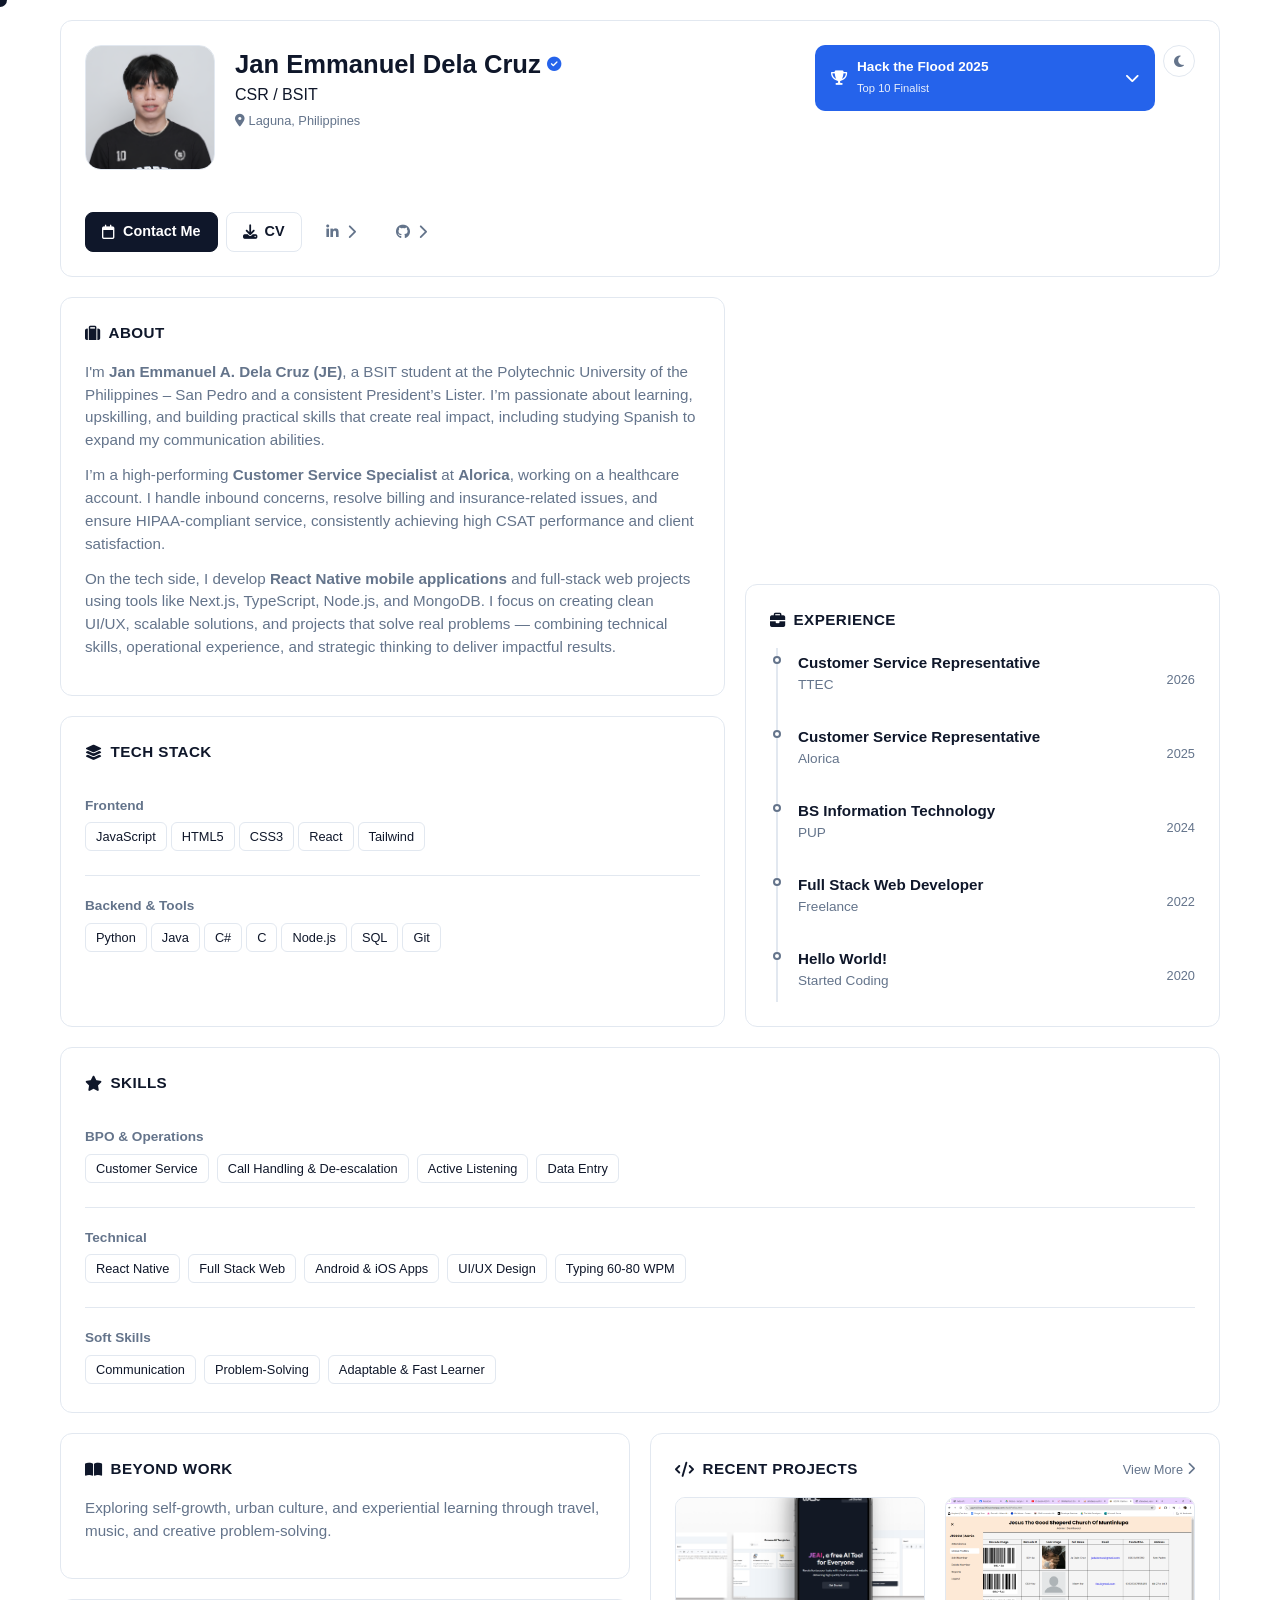
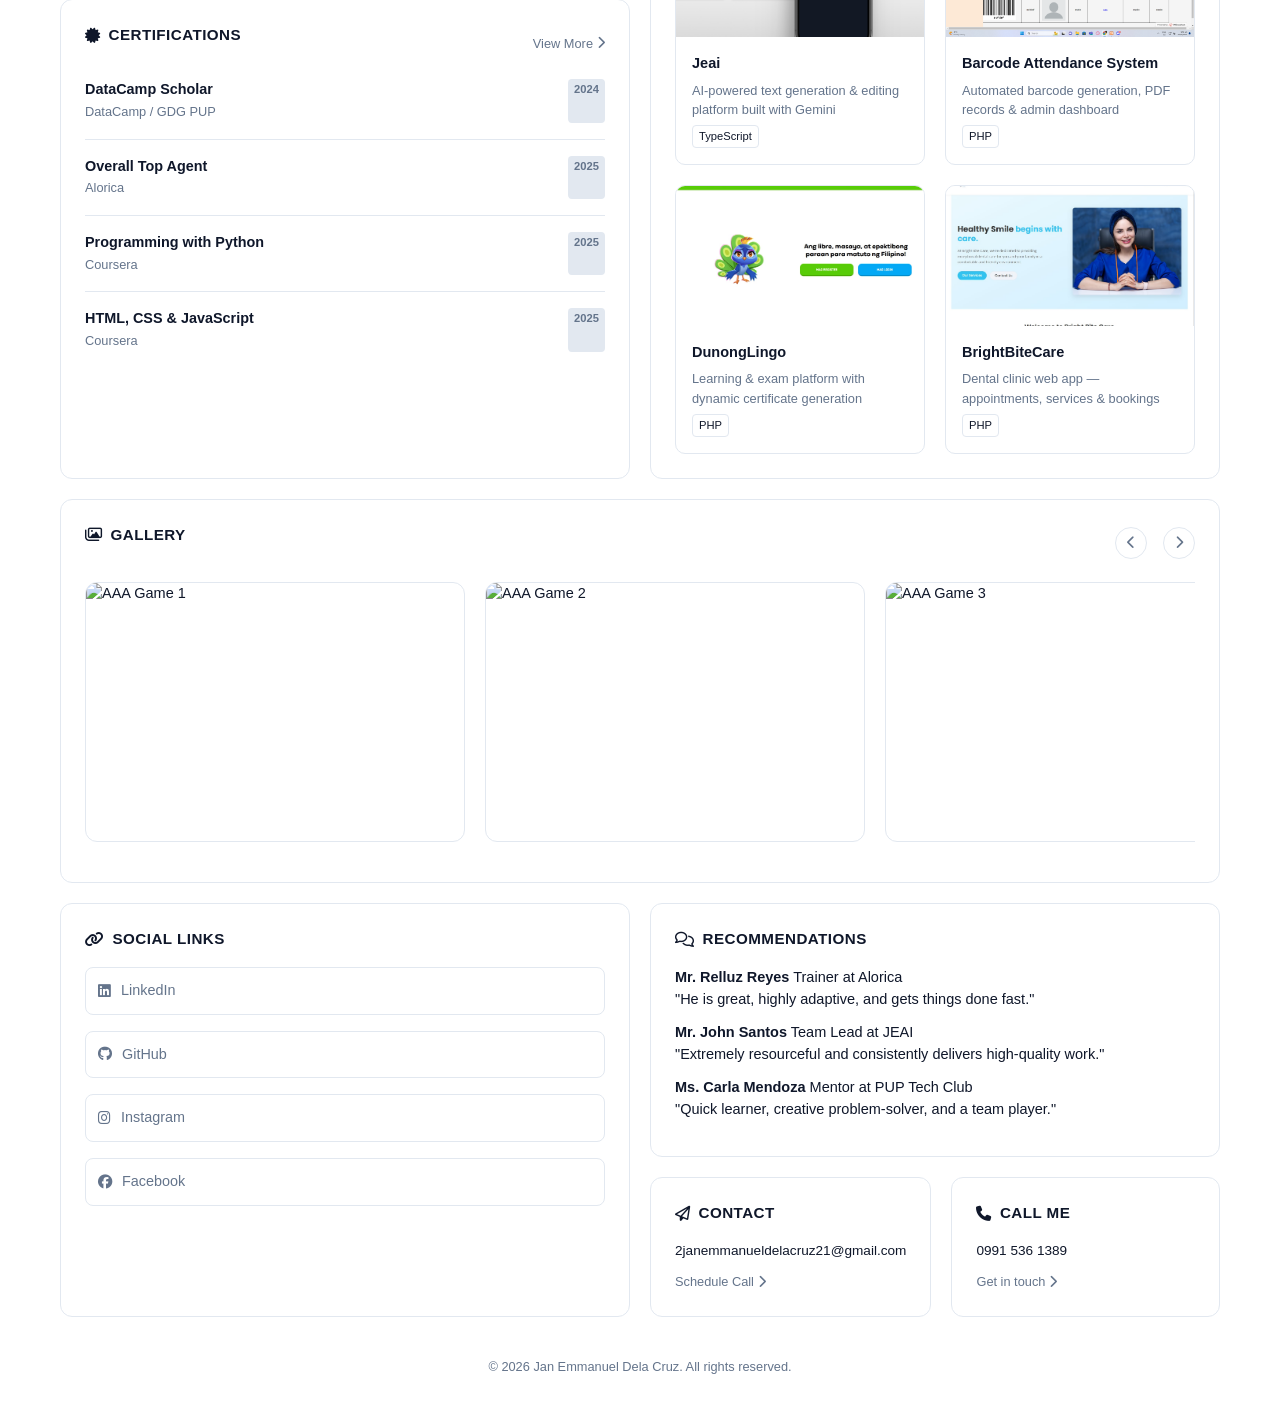
==== index.html @ 0a17a5c3 "Add files via upload" ====
<!doctype html>
<html lang="en">

<head>
    <meta charset="UTF-8" />
    <meta name="viewport" content="width=device-width, initial-scale=1.0" />
    <title>Jan Emmanuel Dela Cruz | Portfolio</title>

    <link rel="preconnect" href="https://fonts.googleapis.com" />
    <link rel="preconnect" href="https://fonts.gstatic.com" crossorigin />
    <link href="fonts/fonts.css" rel="stylesheet" />
    <link href="https://cdnjs.cloudflare.com/ajax/libs/font-awesome/6.5.1/css/all.min.css" rel="stylesheet" />
    <link rel="stylesheet" href="styles.css" />
</head>

<body class="light-mode">
    <div class="custom-cursor" id="custom-cursor">
        <div class="custom-cursor-dot"></div>
    </div>
    <div class="custom-cursor-trail" id="cursor-trail"></div>
    <div class="container">

        <header class="profile-header fade-in">
            <div class="bento-card header-card">
                <button id="theme-toggle" class="theme-btn">
                    <i class="fa-solid fa-moon"></i>
                </button>

                <div class="header-main-row">
                    <div class="profile-info-group">
                        <div class="avatar-wrapper">
                            <img src="images/profile.png" alt="Jan Emmanuel Dela Cruz" class="avatar" />
                        </div>

                        <div class="info-text">
                            <div class="name-row">
                                <h1>
                                    Jan Emmanuel Dela Cruz
                                    <i class="fa-solid fa-circle-check verified-badge"></i>
                                </h1>
                            </div>


                            <h2 class="role-title">CSR / BSIT</h2>
                            <p class="location">
                                <i class="fa-solid fa-location-dot"></i> Laguna, Philippines
                            </p>
                        </div>

                    </div>

                    <div class="hero-banner-container">
                        <div class="banner-wrapper" id="banner-wrapper">
                            <div class="highlight-banner" id="hackathon-btn">
                                <div class="left-content">
                                    <i class="fa-solid fa-trophy trophy-icon"></i>
                                    <div class="banner-text-group">
                                        <span class="banner-title">Hack the Flood 2025</span>
                                        <span class="banner-sub">Top 10 Finalist</span>
                                    </div>
                                </div>
                                <i class="fa-solid fa-chevron-down arrow-icon"></i>
                            </div>

                            <div class="banner-popup">
                                <h4 class="popup-title">Other Achievements</h4>
                                <ul class="achievement-list">
                                    <li>
                                        <div class="li-left">
                                            <span class="bullet"></span>
                                            <span class="ach-text">UMAK 2025 Competitor</span>
                                        </div>
                                        <span class="ach-tag">Web Dev</span>
                                    </li>
                                    <li>
                                        <div class="li-left">
                                            <span class="bullet"></span>
                                            <span class="ach-text">PUP Tech Expo 2024 – 2nd Place</span>
                                        </div>
                                        <span class="ach-tag">Full Stack</span>
                                    </li>

                                </ul>
                            </div>
                        </div>
                    </div>

                </div>

                <div class="action-buttons-row">
                    <a href="mailto:2janemmanueldelacruz21@gmail.com" class="btn btn-primary"><i
                            class="fa-regular fa-calendar"></i> Contact Me</a>

                    <a href="Resume_DelaCruzJanEmmanuel.pdf" download class="btn btn-secondary"><i
                            class="fa-solid fa-download"></i> CV</a>
                    <a href="https://www.linkedin.com/in/jedelacruz21/" target="_blank" class="btn btn-ghost"><i
                            class="fa-brands fa-linkedin-in"></i>
                        <i class="fa-solid fa-chevron-right"></i></a>

                    <a href="https://github.com/jedelacruz" target="_blank" class="btn btn-ghost"><i
                            class="fa-brands fa-github"></i>
                        <i class="fa-solid fa-chevron-right"></i></a>
                </div>

            </div>
        </header>

        <div class="grid-row grid-split-60-40 fade-in">
            <div class="col-stack">
                <section class="bento-card">
                    <h3 class="card-header">
                        <i class="fa-solid fa-suitcase"></i> About
                    </h3>
                    <div class="text-content">
                        <p>
                            I'm <strong>Jan Emmanuel A. Dela Cruz (JE)</strong>, a BSIT student at the Polytechnic
                            University of the Philippines – San Pedro and a consistent President’s Lister. I’m
                            passionate about learning, upskilling, and building practical skills that create real
                            impact, including studying Spanish to expand my communication abilities.
                        </p>
                        <p>
                            I’m a high-performing <strong>Customer Service Specialist</strong> at
                            <strong>Alorica</strong>, working on a healthcare account. I handle inbound concerns,
                            resolve billing and insurance-related issues, and ensure HIPAA-compliant service,
                            consistently achieving high CSAT performance and client satisfaction.
                        </p>
                        <p>
                            On the tech side, I develop <strong>React Native mobile applications</strong> and full-stack
                            web projects using tools like Next.js, TypeScript, Node.js, and MongoDB. I focus on creating
                            clean UI/UX, scalable solutions, and projects that solve real problems — combining technical
                            skills, operational experience, and strategic thinking to deliver impactful results.
                        </p>
                    </div>

                </section>

                <section class="bento-card fill-height">
                    <div class="header-row">
                        <h3 class="card-header">
                            <i class="fa-solid fa-layer-group"></i> Tech Stack
                        </h3>

                        <!----
              
              <a href="#" class="link-arrow"
                >View All <i class="fa-solid fa-chevron-right"></i
              ></a>
              
              -->



                    </div>
                    <div class="stack-list">
                        <div class="stack-category">
                            <h4>Frontend</h4>
                            <div class="tags">
                                <span>JavaScript</span><span>HTML5</span><span>CSS3</span><span>React</span><span>Tailwind</span>
                            </div>
                        </div>
                        <div class="stack-divider"></div>
                        <div class="stack-category">
                            <h4>Backend & Tools</h4>
                            <div class="tags">
                                <span>Python</span><span>Java</span><span>C#</span><span>C</span><span>Node.js</span><span>SQL</span><span>Git</span>
                            </div>
                        </div>
                    </div>
                </section>
            </div>

            <div class="col-stack">
                <div class="sidebar-banner" style="position:relative; overflow:hidden;">
                    <canvas id="three-canvas" style="display:block; width:100%; height:100%;"></canvas>
                    <div
                        style="position:absolute;bottom:10px;left:50%;transform:translateX(-50%);font-family:monospace;font-size:10px;color:rgba(255,255,255,0.25);pointer-events:none;letter-spacing:1px; text-align: center;">
                        drag to rotate · scroll to zoom</div>
                </div>

                <section class="bento-card fill-height">
                    <h3 class="card-header">
                        <i class="fa-solid fa-briefcase"></i> Experience
                    </h3>
                    <div class="timeline">
                        <div class="timeline-item">
                            <div class="dot-indicator"></div>
                            <div class="timeline-content">
                                <h4 class="role">Customer Service Representative</h4>
                                <p class="company">TTEC</p>
                                <span class="year">2026</span>
                            </div>
                        </div>
                        <div class="timeline-item">
                            <div class="dot-indicator"></div>
                            <div class="timeline-content">
                                <h4 class="role">Customer Service Representative</h4>
                                <p class="company">Alorica</p>
                                <span class="year">2025</span>
                            </div>
                        </div>
                        <div class="timeline-item">
                            <div class="dot-indicator"></div>
                            <div class="timeline-content">
                                <h4 class="role">BS Information Technology</h4>
                                <p class="company">PUP</p>
                                <span class="year">2024</span>
                            </div>
                        </div>
                        <div class="timeline-item">
                            <div class="dot-indicator"></div>
                            <div class="timeline-content">
                                <h4 class="role">Full Stack Web Developer</h4>
                                <p class="company">Freelance</p>
                                <span class="year">2022</span>
                            </div>
                        </div>
                        <div class="timeline-item">
                            <div class="dot-indicator"></div>
                            <div class="timeline-content">
                                <h4 class="role">Hello World!</h4>
                                <p class="company">Started Coding</p>
                                <span class="year">2020</span>
                            </div>
                        </div>
                    </div>
                </section>
            </div>
        </div>

        <section class="bento-card fill-height skills-section fade-in">
            <div class="header-row">
                <h3 class="card-header">
                    <i class="fa-solid fa-star"></i> Skills
                </h3>

                <!----
    
   <a href="#" class="link-arrow">View All <i class="fa-solid fa-chevron-right"></i></a>

    -->

            </div>

            <div class="stack-list">
                <div class="stack-category">
                    <h4>BPO & Operations</h4>
                    <div class="tags">
                        <span>Customer Service</span>
                        <span>Call Handling & De-escalation</span>
                        <span>Active Listening</span>
                        <span>Data Entry</span>
                    </div>
                </div>

                <div class="stack-divider"></div>

                <div class="stack-category">
                    <h4>Technical</h4>
                    <div class="tags">
                        <span>React Native</span>
                        <span>Full Stack Web</span>
                        <span>Android & iOS Apps</span>
                        <span>UI/UX Design</span>
                        <span>Typing 60-80 WPM</span>
                    </div>
                </div>

                <div class="stack-divider"></div>

                <div class="stack-category">
                    <h4>Soft Skills</h4>
                    <div class="tags">
                        <span>Communication</span>
                        <span>Problem-Solving</span>
                        <span>Adaptable & Fast Learner</span>
                    </div>
                </div>
            </div>
        </section>


        <div class="grid-row grid-split-50-50 fade-in">
            <div class="col-stack">
                <section class="bento-card">
                    <h3 class="card-header">
                        <i class="fa-solid fa-book-open"></i> Beyond Work
                    </h3>
                    <div class="text-content">
                        <p>
                            Exploring self‑growth, urban culture, and experiential learning through travel, music, and
                            creative problem‑solving.
                        </p>
                    </div>
                </section>

                <section class="bento-card fill-height">
                    <div class="header-row">
                        <h3 class="card-header">
                            <i class="fa-solid fa-certificate"></i> Certifications
                        </h3>
                        <a href="https://www.linkedin.com/in/jedelacruz21/details/certifications/" target="_blank"
                            class="link-arrow">View More <i class="fa-solid fa-chevron-right"></i></a>
                    </div>
                    <div class="list-group">
                        <div class="list-item">
                            <div class="item-info">
                                <h4>DataCamp Scholar</h4>
                                <span class="org">DataCamp / GDG PUP</span>
                            </div>
                            <span class="ach-tag">2024</span>
                        </div>

                        <div class="list-item">
                            <div class="item-info">
                                <h4>Overall Top Agent</h4>
                                <span class="org">Alorica</span>
                            </div>
                            <span class="ach-tag">2025</span>
                        </div>
                        <div class="list-item">
                            <div class="item-info">
                                <h4>Programming with Python</h4>
                                <span class="org">Coursera</span>
                            </div>
                            <span class="ach-tag">2025</span>
                        </div>
                        <div class="list-item">
                            <div class="item-info">
                                <h4>HTML, CSS & JavaScript</h4>
                                <span class="org">Coursera</span>
                            </div>
                            <span class="ach-tag">2025</span>
                        </div>

                    </div>
                </section>
            </div>

            <div class="col-stack">
                <section class="bento-card fill-height">
                    <div class="header-row">
                        <h3 class="card-header" style="margin: 0">
                            <i class="fa-solid fa-code"></i> Recent Projects
                        </h3>
                        <a href="https://github.com/jedelacruz?tab=repositories" target="_blank" class="link-arrow">View
                            More <i class="fa-solid fa-chevron-right"></i></a>
                    </div>
                    <div class="projects-grid">
                        <a href="https://github.com/jedelacruz/Jeai" target="_blank" class="project-card">
                            <div class="project-card-img">
                                <img src="/images/jeai.png" alt="Jeai" />
                            </div>
                            <div class="project-card-body">
                                <h4>Jeai</h4>
                                <p>AI-powered text generation & editing platform built with Gemini</p>
                                <span class="project-pill">TypeScript</span>
                            </div>
                        </a>
                        <a href="https://github.com/jedelacruz/Barcode-Attendance-System" target="_blank"
                            class="project-card">
                            <div class="project-card-img">
                                <img src="/images/barcode_attendance_system.png" alt="Barcode Attendance System" />
                            </div>
                            <div class="project-card-body">
                                <h4>Barcode Attendance System</h4>
                                <p>Automated barcode generation, PDF records & admin dashboard</p>
                                <span class="project-pill">PHP</span>
                            </div>
                        </a>
                        <a href="https://github.com/jedelacruz/DunongLingo" target="_blank" class="project-card">
                            <div class="project-card-img">
                                <img src="/images/DunongLingo.jpg" alt="DunongLingo" />
                            </div>
                            <div class="project-card-body">
                                <h4>DunongLingo</h4>
                                <p>Learning & exam platform with dynamic certificate generation</p>
                                <span class="project-pill">PHP</span>
                            </div>
                        </a>
                        <a href="https://github.com/jedelacruz/BrightBiteCare" target="_blank" class="project-card">
                            <div class="project-card-img">
                                <img src="/images/BrightBiteCare.jpg" alt="BrightBiteCare" />
                            </div>
                            <div class="project-card-body">
                                <h4>BrightBiteCare</h4>
                                <p>Dental clinic web app — appointments, services & bookings</p>
                                <span class="project-pill">PHP</span>
                            </div>
                        </a>
                    </div>
                </section>
            </div>
        </div>

        <section class="gallery-container bento-card fade-in">
            <div class="gallery-header">
                <h3 class="card-header">
                    <i class="fa-regular fa-images"></i> Gallery
                </h3>
                <div class="gallery-controls">
                    <button id="scroll-left" class="nav-btn">
                        <i class="fa-solid fa-chevron-left"></i>
                    </button>
                    <button id="scroll-right" class="nav-btn">
                        <i class="fa-solid fa-chevron-right"></i>
                    </button>
                </div>
            </div>

            <div class="gallery-scroll" id="gallery-scroll">
                <div class="gallery-item">
                    <img src="https://pbs.twimg.com/media/GoFW54gWgAA-Ls0.jpg" alt="AAA Game 1" />
                </div>
                <div class="gallery-item">
                    <img src="https://www.pixground.com/wp-content/uploads/2023/05/Yoriichi-Tsugikuni-Demon-Slayer-4K-Anime-Wallpaper-1081x608.jpg"
                        alt="AAA Game 2" />
                </div>
                <div class="gallery-item">
                    <img src="https://cdn.wallpapersafari.com/63/16/vx2lL5.jpg" alt="AAA Game 3" />
                </div>
                <div class="gallery-item">
                    <img src="https://m.gettywallpapers.com/wp-content/uploads/2022/02/Cool-Anime-Laptop-Wallpaper-4k.jpg"
                        alt="AAA Game 4" />
                </div>
                <div class="gallery-item">
                    <img src="https://m.gettywallpapers.com/wp-content/uploads/2023/11/Anime-Desktop-Wallpaper.jpg"
                        alt="AAA Game 5" />
                </div>
                <div class="gallery-item">
                    <img src="https://wallpapers-clan.com/wp-content/uploads/2025/01/asuke-hypebeast-graffiti-pc-wallpaper-preview.jpg"
                        alt="AAA Game 6" />
                </div>
                <div class="gallery-item">
                    <img src="https://www.hdwallpapers.in/download/anime_girl_red_black_dress_4k_hd_anime_girl-HD.jpg"
                        alt="AAA Game 7" />
                </div>
                <div class="gallery-item">
                    <img src="https://www.pixelstalk.net/wp-content/uploads/images6/4K-Anime-Wallpaper-Desktop-1.jpg"
                        alt="AAA Game 8" />
                </div>
                <div class="gallery-item">
                    <img src="https://cdn.wallpapersafari.com/55/83/Pl6QHc.jpg" alt="AAA Game 9" />
                </div>
            </div>
        </section>


        <div class="grid-row grid-split-50-50 fade-in">
            <div class="col-stack">
                <section class="bento-card fill-height">
                    <h3 class="card-header">
                        <i class="fa-solid fa-link"></i> Social Links
                    </h3>
                    <div class="social-grid">
                        <a href="https://www.linkedin.com/in/jedelacruz21/" target="_blank" class="social-btn"><i
                                class="fa-brands fa-linkedin"></i> LinkedIn</a>
                        <a href="https://github.com/jedelacruz" target="_blank" class="social-btn"><i
                                class="fa-brands fa-github"></i> GitHub</a>
                        <a href="https://www.instagram.com/definitelyynotje/" target="_blank" class="social-btn"><i
                                class="fa-brands fa-instagram"></i> Instagram</a>
                        <a href="https://www.facebook.com/je.things.1/" target="_blank" class="social-btn"><i
                                class="fa-brands fa-facebook"></i> Facebook</a>
                    </div>
                </section>
            </div>

            <div class="col-stack">
                <section class="bento-card fill-height">
                    <h3 class="card-header">
                        <i class="fa-regular fa-comments"></i> Recommendations
                    </h3>
                    <div class="recommendation-content">
                        <div class="recommender">
                            <strong>Mr. Relluz Reyes</strong>
                            <span>Trainer at Alorica</span>
                            <p>"He is great, highly adaptive, and gets things done fast."</p>
                        </div>
                        <div class="recommender">
                            <strong>Mr. John Santos</strong>
                            <span>Team Lead at JEAI</span>
                            <p>"Extremely resourceful and consistently delivers high-quality work."</p>
                        </div>
                        <div class="recommender">
                            <strong>Ms. Carla Mendoza</strong>
                            <span>Mentor at PUP Tech Club</span>
                            <p>"Quick learner, creative problem-solver, and a team player."</p>
                        </div>
                    </div>
                </section>


                <div class="split-row">
                    
                    <section class="bento-card fill-height">
                        <h3 class="card-header">
                            <i class="fa-regular fa-paper-plane"></i> Contact
                        </h3>
                        <p class="text-content" style="font-size: 0.85rem">
                            2janemmanueldelacruz21@gmail.com
                        </p>
                        <a href="mailto:2janemmanueldelacruz21@gmail.com" class="link-arrow">Schedule Call <i
                                class="fa-solid fa-chevron-right"></i></a>
                    </section>
                    <section class="bento-card fill-height">
                        <h3 class="card-header">
                            <i class="fa-solid fa-phone"></i> call me
                        </h3>
                        <p class="text-content" style="font-size: 0.85rem">
                            0991 536 1389
                        </p>
                        <a href="#" class="link-arrow">Get in touch <i class="fa-solid fa-chevron-right"></i></a>
                    </section>
                </div>
            </div>
        </div>



        <footer class="footer fade-in">
            <p>&copy; 2026 Jan Emmanuel Dela Cruz. All rights reserved.</p>
        </footer>
    </div>

    <div class="lightbox" id="lightbox" aria-hidden="true">
        <button class="lightbox-close" id="lightbox-close" aria-label="Close">&times;</button>
        <img src="" alt="" id="lightbox-img" />
    </div>

    <script src="https://cdnjs.cloudflare.com/ajax/libs/three.js/r128/three.min.js"></script>
    <script src="script.js"></script>

</body>

</html>
---- fonts/fonts.css ----
/* cyrillic-ext */
@font-face {
  font-family: 'Inter';
  font-style: normal;
  font-weight: 400;
  font-display: swap;
  src: url(https://fonts.gstatic.com/s/inter/v20/UcC73FwrK3iLTeHuS_nVMrMxCp50SjIa2JL7SUc.woff2) format('woff2');
  unicode-range: U+0460-052F, U+1C80-1C8A, U+20B4, U+2DE0-2DFF, U+A640-A69F, U+FE2E-FE2F;
}
/* cyrillic */
@font-face {
  font-family: 'Inter';
  font-style: normal;
  font-weight: 400;
  font-display: swap;
  src: url(https://fonts.gstatic.com/s/inter/v20/UcC73FwrK3iLTeHuS_nVMrMxCp50SjIa0ZL7SUc.woff2) format('woff2');
  unicode-range: U+0301, U+0400-045F, U+0490-0491, U+04B0-04B1, U+2116;
}
/* greek-ext */
@font-face {
  font-family: 'Inter';
  font-style: normal;
  font-weight: 400;
  font-display: swap;
  src: url(https://fonts.gstatic.com/s/inter/v20/UcC73FwrK3iLTeHuS_nVMrMxCp50SjIa2ZL7SUc.woff2) format('woff2');
  unicode-range: U+1F00-1FFF;
}
/* greek */
@font-face {
  font-family: 'Inter';
  font-style: normal;
  font-weight: 400;
  font-display: swap;
  src: url(https://fonts.gstatic.com/s/inter/v20/UcC73FwrK3iLTeHuS_nVMrMxCp50SjIa1pL7SUc.woff2) format('woff2');
  unicode-range: U+0370-0377, U+037A-037F, U+0384-038A, U+038C, U+038E-03A1, U+03A3-03FF;
}
/* vietnamese */
@font-face {
  font-family: 'Inter';
  font-style: normal;
  font-weight: 400;
  font-display: swap;
  src: url(https://fonts.gstatic.com/s/inter/v20/UcC73FwrK3iLTeHuS_nVMrMxCp50SjIa2pL7SUc.woff2) format('woff2');
  unicode-range: U+0102-0103, U+0110-0111, U+0128-0129, U+0168-0169, U+01A0-01A1, U+01AF-01B0, U+0300-0301, U+0303-0304, U+0308-0309, U+0323, U+0329, U+1EA0-1EF9, U+20AB;
}
/* latin-ext */
@font-face {
  font-family: 'Inter';
  font-style: normal;
  font-weight: 400;
  font-display: swap;
  src: url(https://fonts.gstatic.com/s/inter/v20/UcC73FwrK3iLTeHuS_nVMrMxCp50SjIa25L7SUc.woff2) format('woff2');
  unicode-range: U+0100-02BA, U+02BD-02C5, U+02C7-02CC, U+02CE-02D7, U+02DD-02FF, U+0304, U+0308, U+0329, U+1D00-1DBF, U+1E00-1E9F, U+1EF2-1EFF, U+2020, U+20A0-20AB, U+20AD-20C0, U+2113, U+2C60-2C7F, U+A720-A7FF;
}
/* latin */
@font-face {
  font-family: 'Inter';
  font-style: normal;
  font-weight: 400;
  font-display: swap;
  src: url(https://fonts.gstatic.com/s/inter/v20/UcC73FwrK3iLTeHuS_nVMrMxCp50SjIa1ZL7.woff2) format('woff2');
  unicode-range: U+0000-00FF, U+0131, U+0152-0153, U+02BB-02BC, U+02C6, U+02DA, U+02DC, U+0304, U+0308, U+0329, U+2000-206F, U+20AC, U+2122, U+2191, U+2193, U+2212, U+2215, U+FEFF, U+FFFD;
}
/* cyrillic-ext */
@font-face {
  font-family: 'Inter';
  font-style: normal;
  font-weight: 500;
  font-display: swap;
  src: url(https://fonts.gstatic.com/s/inter/v20/UcC73FwrK3iLTeHuS_nVMrMxCp50SjIa2JL7SUc.woff2) format('woff2');
  unicode-range: U+0460-052F, U+1C80-1C8A, U+20B4, U+2DE0-2DFF, U+A640-A69F, U+FE2E-FE2F;
}
/* cyrillic */
@font-face {
  font-family: 'Inter';
  font-style: normal;
  font-weight: 500;
  font-display: swap;
  src: url(https://fonts.gstatic.com/s/inter/v20/UcC73FwrK3iLTeHuS_nVMrMxCp50SjIa0ZL7SUc.woff2) format('woff2');
  unicode-range: U+0301, U+0400-045F, U+0490-0491, U+04B0-04B1, U+2116;
}
/* greek-ext */
@font-face {
  font-family: 'Inter';
  font-style: normal;
  font-weight: 500;
  font-display: swap;
  src: url(https://fonts.gstatic.com/s/inter/v20/UcC73FwrK3iLTeHuS_nVMrMxCp50SjIa2ZL7SUc.woff2) format('woff2');
  unicode-range: U+1F00-1FFF;
}
/* greek */
@font-face {
  font-family: 'Inter';
  font-style: normal;
  font-weight: 500;
  font-display: swap;
  src: url(https://fonts.gstatic.com/s/inter/v20/UcC73FwrK3iLTeHuS_nVMrMxCp50SjIa1pL7SUc.woff2) format('woff2');
  unicode-range: U+0370-0377, U+037A-037F, U+0384-038A, U+038C, U+038E-03A1, U+03A3-03FF;
}
/* vietnamese */
@font-face {
  font-family: 'Inter';
  font-style: normal;
  font-weight: 500;
  font-display: swap;
  src: url(https://fonts.gstatic.com/s/inter/v20/UcC73FwrK3iLTeHuS_nVMrMxCp50SjIa2pL7SUc.woff2) format('woff2');
  unicode-range: U+0102-0103, U+0110-0111, U+0128-0129, U+0168-0169, U+01A0-01A1, U+01AF-01B0, U+0300-0301, U+0303-0304, U+0308-0309, U+0323, U+0329, U+1EA0-1EF9, U+20AB;
}
/* latin-ext */
@font-face {
  font-family: 'Inter';
  font-style: normal;
  font-weight: 500;
  font-display: swap;
  src: url(https://fonts.gstatic.com/s/inter/v20/UcC73FwrK3iLTeHuS_nVMrMxCp50SjIa25L7SUc.woff2) format('woff2');
  unicode-range: U+0100-02BA, U+02BD-02C5, U+02C7-02CC, U+02CE-02D7, U+02DD-02FF, U+0304, U+0308, U+0329, U+1D00-1DBF, U+1E00-1E9F, U+1EF2-1EFF, U+2020, U+20A0-20AB, U+20AD-20C0, U+2113, U+2C60-2C7F, U+A720-A7FF;
}
/* latin */
@font-face {
  font-family: 'Inter';
  font-style: normal;
  font-weight: 500;
  font-display: swap;
  src: url(https://fonts.gstatic.com/s/inter/v20/UcC73FwrK3iLTeHuS_nVMrMxCp50SjIa1ZL7.woff2) format('woff2');
  unicode-range: U+0000-00FF, U+0131, U+0152-0153, U+02BB-02BC, U+02C6, U+02DA, U+02DC, U+0304, U+0308, U+0329, U+2000-206F, U+20AC, U+2122, U+2191, U+2193, U+2212, U+2215, U+FEFF, U+FFFD;
}
/* cyrillic-ext */
@font-face {
  font-family: 'Inter';
  font-style: normal;
  font-weight: 600;
  font-display: swap;
  src: url(https://fonts.gstatic.com/s/inter/v20/UcC73FwrK3iLTeHuS_nVMrMxCp50SjIa2JL7SUc.woff2) format('woff2');
  unicode-range: U+0460-052F, U+1C80-1C8A, U+20B4, U+2DE0-2DFF, U+A640-A69F, U+FE2E-FE2F;
}
/* cyrillic */
@font-face {
  font-family: 'Inter';
  font-style: normal;
  font-weight: 600;
  font-display: swap;
  src: url(https://fonts.gstatic.com/s/inter/v20/UcC73FwrK3iLTeHuS_nVMrMxCp50SjIa0ZL7SUc.woff2) format('woff2');
  unicode-range: U+0301, U+0400-045F, U+0490-0491, U+04B0-04B1, U+2116;
}
/* greek-ext */
@font-face {
  font-family: 'Inter';
  font-style: normal;
  font-weight: 600;
  font-display: swap;
  src: url(https://fonts.gstatic.com/s/inter/v20/UcC73FwrK3iLTeHuS_nVMrMxCp50SjIa2ZL7SUc.woff2) format('woff2');
  unicode-range: U+1F00-1FFF;
}
/* greek */
@font-face {
  font-family: 'Inter';
  font-style: normal;
  font-weight: 600;
  font-display: swap;
  src: url(https://fonts.gstatic.com/s/inter/v20/UcC73FwrK3iLTeHuS_nVMrMxCp50SjIa1pL7SUc.woff2) format('woff2');
  unicode-range: U+0370-0377, U+037A-037F, U+0384-038A, U+038C, U+038E-03A1, U+03A3-03FF;
}
/* vietnamese */
@font-face {
  font-family: 'Inter';
  font-style: normal;
  font-weight: 600;
  font-display: swap;
  src: url(https://fonts.gstatic.com/s/inter/v20/UcC73FwrK3iLTeHuS_nVMrMxCp50SjIa2pL7SUc.woff2) format('woff2');
  unicode-range: U+0102-0103, U+0110-0111, U+0128-0129, U+0168-0169, U+01A0-01A1, U+01AF-01B0, U+0300-0301, U+0303-0304, U+0308-0309, U+0323, U+0329, U+1EA0-1EF9, U+20AB;
}
/* latin-ext */
@font-face {
  font-family: 'Inter';
  font-style: normal;
  font-weight: 600;
  font-display: swap;
  src: url(https://fonts.gstatic.com/s/inter/v20/UcC73FwrK3iLTeHuS_nVMrMxCp50SjIa25L7SUc.woff2) format('woff2');
  unicode-range: U+0100-02BA, U+02BD-02C5, U+02C7-02CC, U+02CE-02D7, U+02DD-02FF, U+0304, U+0308, U+0329, U+1D00-1DBF, U+1E00-1E9F, U+1EF2-1EFF, U+2020, U+20A0-20AB, U+20AD-20C0, U+2113, U+2C60-2C7F, U+A720-A7FF;
}
/* latin */
@font-face {
  font-family: 'Inter';
  font-style: normal;
  font-weight: 600;
  font-display: swap;
  src: url(https://fonts.gstatic.com/s/inter/v20/UcC73FwrK3iLTeHuS_nVMrMxCp50SjIa1ZL7.woff2) format('woff2');
  unicode-range: U+0000-00FF, U+0131, U+0152-0153, U+02BB-02BC, U+02C6, U+02DA, U+02DC, U+0304, U+0308, U+0329, U+2000-206F, U+20AC, U+2122, U+2191, U+2193, U+2212, U+2215, U+FEFF, U+FFFD;
}
/* cyrillic-ext */
@font-face {
  font-family: 'Inter';
  font-style: normal;
  font-weight: 700;
  font-display: swap;
  src: url(https://fonts.gstatic.com/s/inter/v20/UcC73FwrK3iLTeHuS_nVMrMxCp50SjIa2JL7SUc.woff2) format('woff2');
  unicode-range: U+0460-052F, U+1C80-1C8A, U+20B4, U+2DE0-2DFF, U+A640-A69F, U+FE2E-FE2F;
}
/* cyrillic */
@font-face {
  font-family: 'Inter';
  font-style: normal;
  font-weight: 700;
  font-display: swap;
  src: url(https://fonts.gstatic.com/s/inter/v20/UcC73FwrK3iLTeHuS_nVMrMxCp50SjIa0ZL7SUc.woff2) format('woff2');
  unicode-range: U+0301, U+0400-045F, U+0490-0491, U+04B0-04B1, U+2116;
}
/* greek-ext */
@font-face {
  font-family: 'Inter';
  font-style: normal;
  font-weight: 700;
  font-display: swap;
  src: url(https://fonts.gstatic.com/s/inter/v20/UcC73FwrK3iLTeHuS_nVMrMxCp50SjIa2ZL7SUc.woff2) format('woff2');
  unicode-range: U+1F00-1FFF;
}
/* greek */
@font-face {
  font-family: 'Inter';
  font-style: normal;
  font-weight: 700;
  font-display: swap;
  src: url(https://fonts.gstatic.com/s/inter/v20/UcC73FwrK3iLTeHuS_nVMrMxCp50SjIa1pL7SUc.woff2) format('woff2');
  unicode-range: U+0370-0377, U+037A-037F, U+0384-038A, U+038C, U+038E-03A1, U+03A3-03FF;
}
/* vietnamese */
@font-face {
  font-family: 'Inter';
  font-style: normal;
  font-weight: 700;
  font-display: swap;
  src: url(https://fonts.gstatic.com/s/inter/v20/UcC73FwrK3iLTeHuS_nVMrMxCp50SjIa2pL7SUc.woff2) format('woff2');
  unicode-range: U+0102-0103, U+0110-0111, U+0128-0129, U+0168-0169, U+01A0-01A1, U+01AF-01B0, U+0300-0301, U+0303-0304, U+0308-0309, U+0323, U+0329, U+1EA0-1EF9, U+20AB;
}
/* latin-ext */
@font-face {
  font-family: 'Inter';
  font-style: normal;
  font-weight: 700;
  font-display: swap;
  src: url(https://fonts.gstatic.com/s/inter/v20/UcC73FwrK3iLTeHuS_nVMrMxCp50SjIa25L7SUc.woff2) format('woff2');
  unicode-range: U+0100-02BA, U+02BD-02C5, U+02C7-02CC, U+02CE-02D7, U+02DD-02FF, U+0304, U+0308, U+0329, U+1D00-1DBF, U+1E00-1E9F, U+1EF2-1EFF, U+2020, U+20A0-20AB, U+20AD-20C0, U+2113, U+2C60-2C7F, U+A720-A7FF;
}
/* latin */
@font-face {
  font-family: 'Inter';
  font-style: normal;
  font-weight: 700;
  font-display: swap;
  src: url(https://fonts.gstatic.com/s/inter/v20/UcC73FwrK3iLTeHuS_nVMrMxCp50SjIa1ZL7.woff2) format('woff2');
  unicode-range: U+0000-00FF, U+0131, U+0152-0153, U+02BB-02BC, U+02C6, U+02DA, U+02DC, U+0304, U+0308, U+0329, U+2000-206F, U+20AC, U+2122, U+2191, U+2193, U+2212, U+2215, U+FEFF, U+FFFD;
}
---- styles.css ----
:root {
  --bg-body: #ffffff;
  --bg-card: #ffffff;
  --bg-card-hover: #f8fafc;
  --border: #e2e8f0;
  --text-main: #0f172a;
  --text-muted: #64748b;
  --accent: #2563eb;
  --btn-bg: #0f172a;
  --btn-text: #ffffff;
  --shadow: 0 1px 2px 0 rgb(0 0 0 / 0.05);
  --font-stack: 'Inter', sans-serif;
  --radius: 12px;
  --card-padding: 24px;
  --gap: 20px;
  --gap-sm: 16px;
}

body.dark-mode {
  --bg-body: #0a0a0a;
  --bg-card: #121212;
  --bg-card-hover: #1a1a1a;
  --border: #27272a;
  --text-main: #ededed;
  --text-muted: #a1a1aa;
  --btn-bg: #ededed;
  --btn-text: #0a0a0a;
  --shadow: none;
}

* { box-sizing: border-box; margin: 0; padding: 0; }

/* Scrollbar: solid black (light mode), solid white (dark mode) */
* { scrollbar-color: #0f172a #e2e8f0; }
*::-webkit-scrollbar { width: 10px; height: 10px; }
*::-webkit-scrollbar-track { background: #e2e8f0; }
*::-webkit-scrollbar-thumb { background: #0f172a; border-radius: 5px; }
*::-webkit-scrollbar-thumb:hover { background: #0f172a; }
body.dark-mode *,
html:has(body.dark-mode) { scrollbar-color: #ededed #27272a; }
body.dark-mode *::-webkit-scrollbar-track,
html:has(body.dark-mode)::-webkit-scrollbar-track { background: #27272a; }
body.dark-mode *::-webkit-scrollbar-thumb,
html:has(body.dark-mode)::-webkit-scrollbar-thumb { background: #ededed; border-radius: 5px; }
body.dark-mode *::-webkit-scrollbar-thumb:hover,
html:has(body.dark-mode)::-webkit-scrollbar-thumb:hover { background: #ededed; }

body { background-color: var(--bg-body); color: var(--text-main); font-family: var(--font-stack); line-height: 1.5; font-size: 14.5px; -webkit-font-smoothing: antialiased; cursor: none; }
body.hide-custom-cursor { cursor: auto; }
body.hide-custom-cursor .custom-cursor { display: none !important; }
body:not(.hide-custom-cursor) a,
body:not(.hide-custom-cursor) button,
body:not(.hide-custom-cursor) input,
body:not(.hide-custom-cursor) select,
body:not(.hide-custom-cursor) textarea,
body:not(.hide-custom-cursor) .project-card,
body:not(.hide-custom-cursor) .gallery-item,
body:not(.hide-custom-cursor) .nav-btn,
body:not(.hide-custom-cursor) .theme-btn,
body:not(.hide-custom-cursor) .lightbox-close,
body:not(.hide-custom-cursor) .btn,
body:not(.hide-custom-cursor) .social-btn,
body:not(.hide-custom-cursor) .highlight-banner,
body:not(.hide-custom-cursor) [role="button"] { cursor: none; }

.custom-cursor { position: fixed; pointer-events: none; z-index: 99999; }
.custom-cursor-dot { width: 14px; height: 14px; border-radius: 50%; background: var(--text-main); border: 2px solid var(--text-main); transform: translate(-50%, -50%); transition: background 0.15s, border-color 0.15s; }
body.dark-mode .custom-cursor-dot { background: var(--text-main); border-color: var(--text-main); }
.custom-cursor.pointer .custom-cursor-dot { background: transparent; border-color: var(--text-main); }
body.dark-mode .custom-cursor.pointer .custom-cursor-dot { background: transparent; border-color: var(--text-main); }
.custom-cursor-trail { position: fixed; pointer-events: none; z-index: 99998; }
.custom-cursor-trail span { position: fixed; border-radius: 50%; background: rgba(100, 116, 139, 0.35); transform: translate(-50%, -50%); animation: cursorTrailFade 0.6s ease-out forwards; filter: blur(1px); }
body.dark-mode .custom-cursor-trail span { background: rgba(255,255,255,0.2); }
@keyframes cursorTrailFade { to { transform: translate(-50%, -50%) scale(1.5); opacity: 0; filter: blur(3px); } }
a { text-decoration: none; color: inherit; transition: 0.2s; }
ul { list-style: none; }
p { margin-bottom: 0.8em; }

.container { max-width: 1200px; margin: 0 auto; padding: var(--gap); }

/* HEADER */
.profile-header { margin-bottom: var(--gap); position: relative; z-index: 100; }
.header-card { position: relative; padding: var(--card-padding); display: flex; flex-direction: column; gap: var(--gap); background: var(--bg-card); }

.theme-btn { position: absolute; top: 24px; right: 24px; background: var(--bg-card); border: 1px solid var(--border); width: 32px; height: 32px; border-radius: 50%; color: var(--text-muted); z-index: 100; }

.header-main-row { display: flex; justify-content: space-between; align-items: flex-start; gap: var(--gap); margin-bottom: var(--gap-sm); padding-right: 40px; }
.profile-info-group { display: flex; gap: var(--gap); align-items: flex-start; }
.avatar-wrapper img { width: 130px; border-radius: 16px; object-fit: cover; border: 1px solid var(--border); }
.name-row h1 { font-size: 1.6rem; font-weight: 700; display: flex; align-items: center; gap: 6px; margin: 0; }
.verified-badge { color: var(--accent); font-size: 0.9rem; }
.location { color: var(--text-muted); font-size: 0.8rem; margin: 4px 0; }
.role-title { font-size: 1rem; font-weight: 500; margin: 0; }

.action-buttons-row { display: flex; gap: 8px; }
.btn { padding: 8px 16px; border-radius: 8px; font-size: 0.9rem; font-weight: 600; display: flex; align-items: center; gap: 8px; }
.btn-primary { background: var(--btn-bg); color: var(--btn-text); border: 1px solid var(--btn-bg); }
.btn-secondary { background: var(--bg-card); border: 1px solid var(--border); color: var(--text-main); }
.btn-ghost { background: transparent; color: var(--text-muted); }




/* BANNER & FLOATING POPUP */
.hero-banner-container { width: 340px; position: relative; z-index: 200; }
.banner-wrapper { position: relative; width: 100%; }

.highlight-banner { 
    background: var(--accent); color: white; padding: 12px 16px; border-radius: 10px; 
    display: flex; align-items: center; justify-content: space-between; 
    font-size: 0.9rem; position: relative; z-index: 202; 
}
.left-content { display: flex; gap: 10px; align-items: center; }
.banner-title { font-weight: 600; display: block; font-size: 0.85rem; }
.banner-sub { font-size: 0.7rem; opacity: 0.9; }

/* Separated Floating Dropdown */
.banner-popup { 
    position: absolute; top: calc(100% + 15px); right: 0; width: 100%; 
    background: var(--bg-card); border: 1px solid var(--border); border-radius: 10px; 
    padding: 16px; box-shadow: 0 10px 40px rgba(0,0,0,0.15); 
    opacity: 0; visibility: hidden; transition: 0.2s; pointer-events: none; 
    transform: translateY(-10px); z-index: 201; 
}
.banner-wrapper.open .banner-popup { opacity: 1; visibility: visible; pointer-events: auto; transform: translateY(0); }

.popup-title { font-size: 0.8rem; font-weight: 600; color: var(--text-muted); margin-bottom: 12px; text-transform: uppercase; letter-spacing: 0.05em; }
.achievement-list li { font-size: 0.8rem; color: var(--text-main); margin-bottom: 8px; display: flex; align-items: center; justify-content: space-between; }
.li-left { display: flex; align-items: center; gap: 8px; }
.bullet { width: 6px; height: 6px; background: var(--accent); border-radius: 50%; }
.ach-tag { background: var(--border); font-size: 0.7rem; padding: 2px 6px; border-radius: 4px; color: var(--text-muted); font-weight: 600; }

/* GRID LAYOUTS */
.grid-row { display: grid; gap: var(--gap); margin-bottom: var(--gap); align-items: stretch; position: relative; z-index: 1; }
.grid-split-60-40 { grid-template-columns: 1.4fr 1fr; }
.grid-split-50-50 { grid-template-columns: 1fr 1fr; }

.col-stack { display: flex; flex-direction: column; gap: var(--gap); }
.bento-card { background: var(--bg-card); border: 1px solid var(--border); border-radius: var(--radius); padding: var(--card-padding); }
.fill-height { flex: 1; display: flex; flex-direction: column; }

.card-header { font-size: 0.95rem; font-weight: 700; margin-bottom: var(--gap-sm); display: flex; align-items: center; gap: 8px; text-transform: uppercase; letter-spacing: 0.03em; color: var(--text-main); }
.header-row { display: flex; justify-content: space-between; margin-bottom: var(--gap-sm); align-items: center; }
.link-arrow { font-size: 0.8rem; color: var(--text-muted); display: flex; align-items: center; gap: 4px; }
.text-content p { color: var(--text-muted); font-size: 0.95rem; }

.stack-list { display: flex; flex-direction: column; gap: var(--gap-sm); }
.stack-category h4 { font-size: 0.85rem; color: var(--text-muted); margin-bottom: 6px; }
.tags span { background: var(--bg-body); border: 1px solid var(--border); padding: 4px 10px; border-radius: 6px; font-size: 0.8rem; display: inline-block; margin: 0 4px 4px 0; font-weight: 500;}
.stack-divider { height: 1px; background: var(--border); margin: 4px 0; }

.list-item { display: flex; justify-content: space-between; padding-bottom: var(--gap-sm); border-bottom: 1px solid var(--border); margin-bottom: var(--gap-sm); }
.list-item:last-child { border: none; margin: 0; padding: 0; }
.item-info h4 { font-size: 0.9rem; font-weight: 600; margin: 0; }
.item-info .org { font-size: 0.8rem; color: var(--text-muted); }

.sidebar-banner { position: relative; overflow: hidden; border-radius: 12px; width: 100%; aspect-ratio: 16/9; min-height: 180px; }
.sidebar-banner img { width: 100%; border-radius: 12px; display: block; }
.sidebar-banner canvas { position: absolute; top: 0; left: 0; width: 100% !important; height: 100% !important; display: block; }

.timeline { display: flex; flex-direction: column; border-left: 2px solid var(--border); margin-left: 6px; padding-top: 4px; flex: 1; justify-content: space-between; }
.timeline-item { padding-left: var(--gap); padding-bottom: var(--gap); position: relative; }
.timeline-item:last-child { padding-bottom: 0; }
.dot-indicator { position: absolute; left: -5px; top: 4px; width: 8px; height: 8px; background: var(--bg-card); border: 2px solid var(--text-muted); border-radius: 50%; }
.role { font-size: 0.95rem; font-weight: 700; margin: 0; }
.company { font-size: 0.85rem; color: var(--text-muted); }
.year { font-size: 0.8rem; color: var(--text-muted); float: right; margin-top: -36px; }

.projects-grid { display: grid; grid-template-columns: 1fr 1fr; gap: var(--gap); flex: 1; }
.project-card { background: var(--bg-body); border: 1px solid var(--border); border-radius: 10px; overflow: hidden; display: flex; flex-direction: column; transition: transform 0.2s, border-color 0.2s; }
.project-card:hover { transform: translateY(-2px); border-color: var(--text-muted); }
.project-card-img { aspect-ratio: 16/9; overflow: hidden; background: var(--border); }
.project-card-img img { width: 100%; height: 100%; object-fit: cover; transition: transform 0.3s; }
.project-card:hover .project-card-img img { transform: scale(1.05); }
.project-card-body { padding: var(--gap-sm); display: flex; flex-direction: column; gap: 6px; flex: 1; }
.project-card h4 { font-weight: 600; margin: 0; }
.project-card p { font-size: 0.8rem; color: var(--text-muted); margin: 0; flex: 1; }
.project-pill { background: var(--bg-card); border: 1px solid var(--border); font-size: 0.7rem; padding: 2px 6px; border-radius: 4px; align-self: flex-start; }

.social-grid { display: flex; flex-direction: column; gap: var(--gap-sm); flex: 1; justify-content: start; }
.social-btn { border: 1px solid var(--border); padding: 12px; border-radius: 8px; color: var(--text-muted); display: flex; align-items: center; gap: 10px; font-size: 0.9rem; background: var(--bg-body); }
.social-btn:hover { color: var(--text-main); border-color: var(--text-main); }

.split-row { display: grid; grid-template-columns: 1fr 1fr; gap: var(--gap); margin-top: auto; }

.skills-section { margin-bottom: var(--gap); }

.gallery-container { margin-top: var(--gap); margin-bottom: var(--gap); }
.gallery-header { display: flex; justify-content: space-between; align-items: center; margin-bottom: var(--gap); }
.gallery-controls { display: flex; gap: var(--gap-sm); }
.nav-btn { background: var(--bg-card); border: 1px solid var(--border); width: 32px; height: 32px; border-radius: 50%; color: var(--text-muted); display: grid; place-items: center; }
.gallery-scroll { display: flex; gap: var(--gap); overflow-x: auto; scroll-behavior: smooth; padding-bottom: var(--gap-sm); scrollbar-width: none; }
.gallery-item { min-width: 380px; height: 260px; border-radius: 12px; overflow: hidden; border: 1px solid var(--border); flex-shrink: 0; transition: transform 0.2s, box-shadow 0.2s; }
.gallery-item:hover { transform: scale(1.02); box-shadow: 0 8px 24px rgba(0,0,0,0.12); }
.gallery-item img { width: 100%; height: 100%; object-fit: cover; transition: transform 0.3s; }
.gallery-item:hover img { transform: scale(1.05); }

/* Lightbox */
.lightbox { position: fixed; inset: 0; background: rgba(0,0,0,0.9); z-index: 9999; display: flex; align-items: center; justify-content: center; padding: var(--gap); opacity: 0; visibility: hidden; transition: opacity 0.3s, visibility 0.3s; }
.lightbox.open { opacity: 1; visibility: visible; }
.lightbox img { max-width: 95vw; max-height: 90vh; object-fit: contain; border-radius: 8px; box-shadow: 0 20px 60px rgba(0,0,0,0.5); }
.lightbox-close { position: absolute; top: var(--gap); right: var(--gap); width: 40px; height: 40px; border: none; background: rgba(255,255,255,0.1); color: white; border-radius: 50%; font-size: 1.2rem; display: grid; place-items: center; transition: background 0.2s; }
.lightbox-close:hover { background: rgba(255,255,255,0.2); }

.footer { text-align: center; margin-top: var(--gap); padding-top: var(--gap); color: var(--text-muted); font-size: 0.8rem; }
.fade-in { animation: fadeIn 0.6s ease forwards; opacity: 0; transform: translateY(10px); }
@keyframes fadeIn { to { opacity: 1; transform: translateY(0); } }

@media (max-width: 900px) {
    .grid-row { grid-template-columns: 1fr; }
    .header-main-row { flex-direction: column; }
    .hero-banner-container { width: 100%; }
    .sidebar-banner { min-height: 200px; aspect-ratio: 16/9; }
}

/* Mobile responsive */
@media (max-width: 640px) {
    .container { padding: var(--gap); }

    /* Header: stack vertically, full-width layout */
    .header-card { padding: var(--card-padding); gap: var(--gap); }
    .header-main-row { flex-direction: column; align-items: stretch; padding-right: 0; gap: 20px; }
    .profile-info-group { flex-direction: column; align-items: stretch; gap: 16px; }
    .avatar-wrapper { width: 100%; }
    .avatar-wrapper img { width: 100%; max-width: 100%; height: auto; aspect-ratio: 1; }
    .theme-btn { top: 16px; right: 16px; }
    .name-row h1 { font-size: 1.35rem; flex-wrap: wrap; }
    .action-buttons-row { flex-wrap: wrap; gap: 8px; }
    .btn { flex: 1; min-width: calc(50% - 4px); justify-content: center; }

    /* Columns: single column, full width */
    .grid-row { grid-template-columns: 1fr; gap: var(--gap); }
    .col-stack { gap: var(--gap); }

    /* Images & canvas: 100% width on mobile */
    .sidebar-banner { width: 100%; min-height: 180px; aspect-ratio: 16/9; }
    .sidebar-banner img { width: 100%; max-width: 100%; }
    .gallery-item { min-width: 100%; height: 280px; }
    .gallery-item img { width: 100%; height: 100%; object-fit: cover; }

    /* Projects grid: single column */
    .projects-grid { grid-template-columns: 1fr; }
    .split-row { grid-template-columns: 1fr; }
}
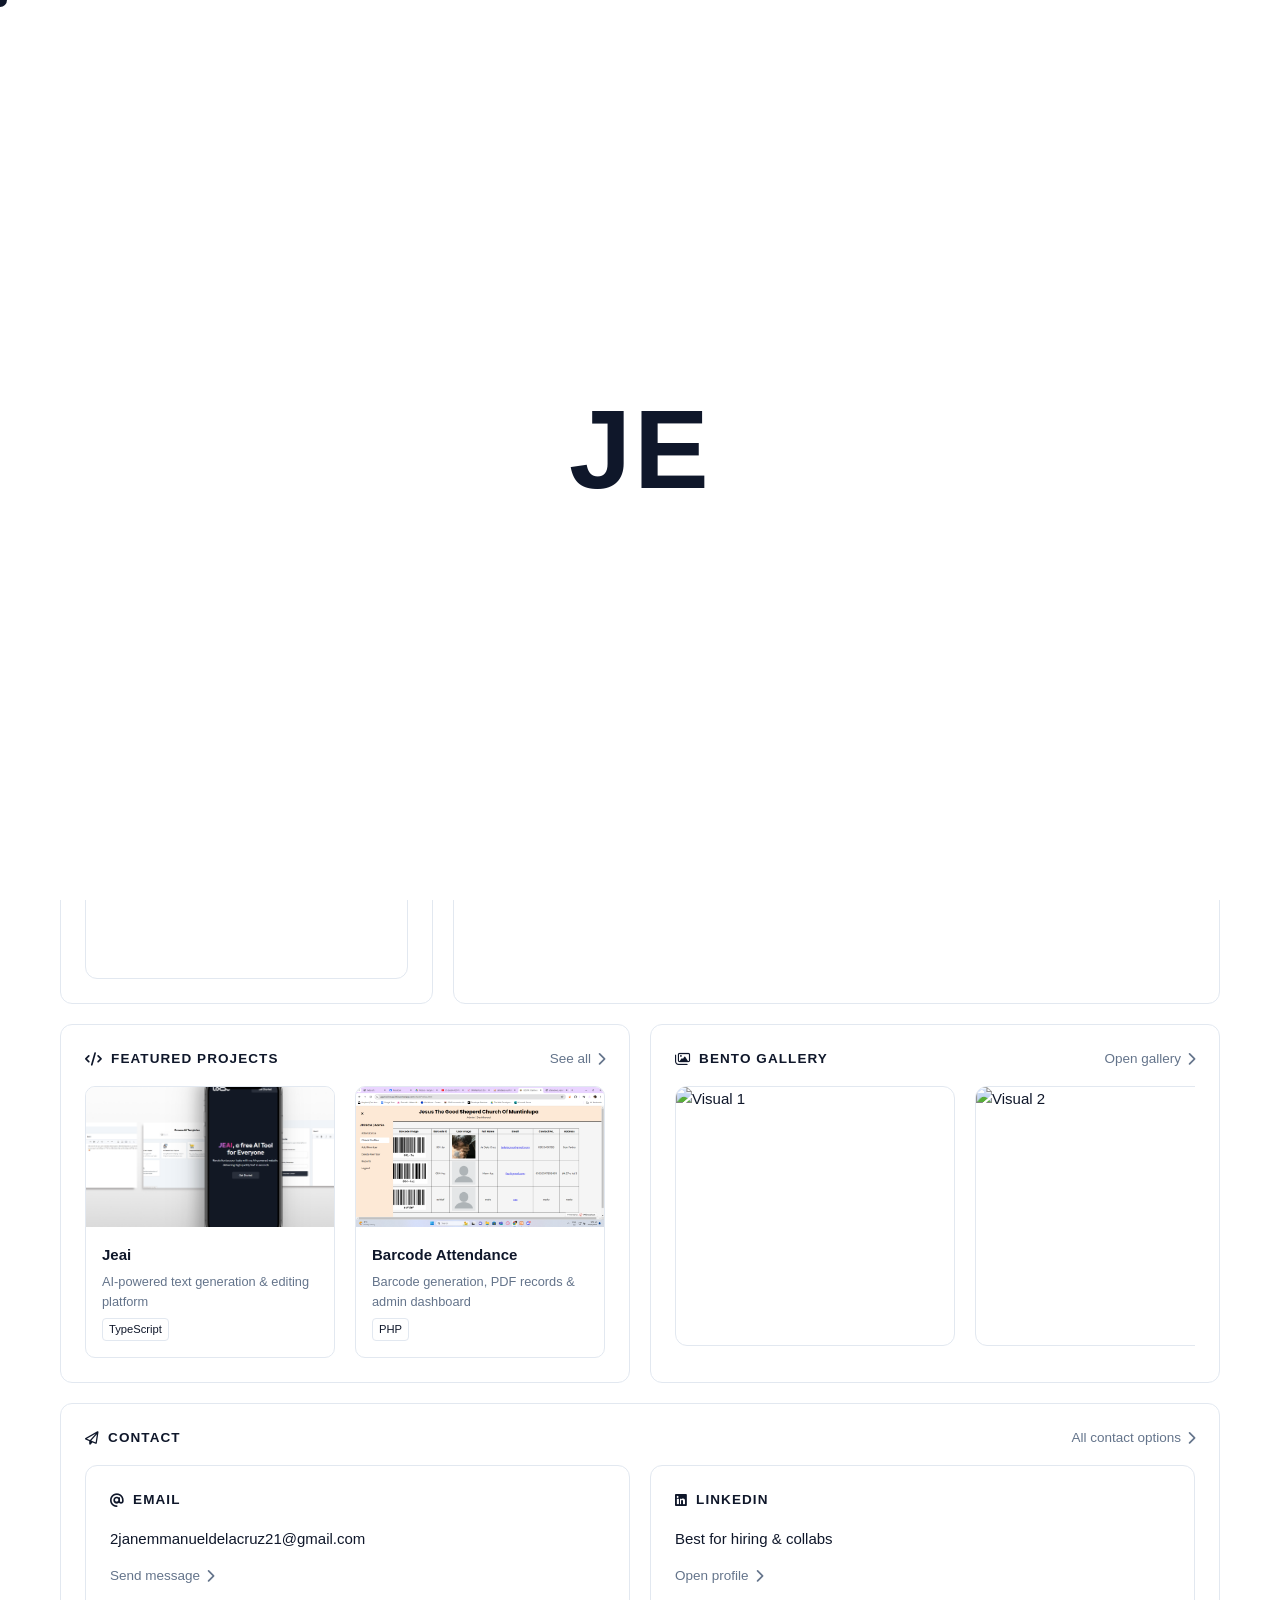
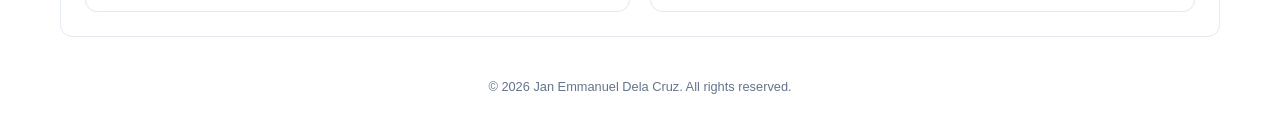
==== commit 9344a29b: "Add files via upload" ====
--- a/index.html
+++ b/index.html
@@ -1,534 +1,298 @@
-<!doctype html>
-<html lang="en">
-
-<head>
-    <meta charset="UTF-8" />
-    <meta name="viewport" content="width=device-width, initial-scale=1.0" />
-    <title>Jan Emmanuel Dela Cruz | Portfolio</title>
-
-    <link rel="preconnect" href="https://fonts.googleapis.com" />
-    <link rel="preconnect" href="https://fonts.gstatic.com" crossorigin />
-    <link href="fonts/fonts.css" rel="stylesheet" />
-    <link href="https://cdnjs.cloudflare.com/ajax/libs/font-awesome/6.5.1/css/all.min.css" rel="stylesheet" />
-    <link rel="stylesheet" href="styles.css" />
-</head>
-
-<body class="light-mode">
-    <div class="custom-cursor" id="custom-cursor">
-        <div class="custom-cursor-dot"></div>
-    </div>
-    <div class="custom-cursor-trail" id="cursor-trail"></div>
-    <div class="container">
-
-        <header class="profile-header fade-in">
-            <div class="bento-card header-card">
-                <button id="theme-toggle" class="theme-btn">
-                    <i class="fa-solid fa-moon"></i>
-                </button>
-
-                <div class="header-main-row">
-                    <div class="profile-info-group">
-                        <div class="avatar-wrapper">
-                            <img src="images/profile.png" alt="Jan Emmanuel Dela Cruz" class="avatar" />
-                        </div>
-
-                        <div class="info-text">
-                            <div class="name-row">
-                                <h1>
-                                    Jan Emmanuel Dela Cruz
-                                    <i class="fa-solid fa-circle-check verified-badge"></i>
-                                </h1>
-                            </div>
-
-
-                            <h2 class="role-title">CSR / BSIT</h2>
-                            <p class="location">
-                                <i class="fa-solid fa-location-dot"></i> Laguna, Philippines
-                            </p>
-                        </div>
-
-                    </div>
-
-                    <div class="hero-banner-container">
-                        <div class="banner-wrapper" id="banner-wrapper">
-                            <div class="highlight-banner" id="hackathon-btn">
-                                <div class="left-content">
-                                    <i class="fa-solid fa-trophy trophy-icon"></i>
-                                    <div class="banner-text-group">
-                                        <span class="banner-title">Hack the Flood 2025</span>
-                                        <span class="banner-sub">Top 10 Finalist</span>
-                                    </div>
-                                </div>
-                                <i class="fa-solid fa-chevron-down arrow-icon"></i>
-                            </div>
-
-                            <div class="banner-popup">
-                                <h4 class="popup-title">Other Achievements</h4>
-                                <ul class="achievement-list">
-                                    <li>
-                                        <div class="li-left">
-                                            <span class="bullet"></span>
-                                            <span class="ach-text">UMAK 2025 Competitor</span>
-                                        </div>
-                                        <span class="ach-tag">Web Dev</span>
-                                    </li>
-                                    <li>
-                                        <div class="li-left">
-                                            <span class="bullet"></span>
-                                            <span class="ach-text">PUP Tech Expo 2024 – 2nd Place</span>
-                                        </div>
-                                        <span class="ach-tag">Full Stack</span>
-                                    </li>
-
-                                </ul>
-                            </div>
-                        </div>
-                    </div>
-
-                </div>
-
-                <div class="action-buttons-row">
-                    <a href="mailto:2janemmanueldelacruz21@gmail.com" class="btn btn-primary"><i
-                            class="fa-regular fa-calendar"></i> Contact Me</a>
-
-                    <a href="Resume_DelaCruzJanEmmanuel.pdf" download class="btn btn-secondary"><i
-                            class="fa-solid fa-download"></i> CV</a>
-                    <a href="https://www.linkedin.com/in/jedelacruz21/" target="_blank" class="btn btn-ghost"><i
-                            class="fa-brands fa-linkedin-in"></i>
-                        <i class="fa-solid fa-chevron-right"></i></a>
-
-                    <a href="https://github.com/jedelacruz" target="_blank" class="btn btn-ghost"><i
-                            class="fa-brands fa-github"></i>
-                        <i class="fa-solid fa-chevron-right"></i></a>
-                </div>
-
-            </div>
-        </header>
-
-        <div class="grid-row grid-split-60-40 fade-in">
-            <div class="col-stack">
-                <section class="bento-card">
-                    <h3 class="card-header">
-                        <i class="fa-solid fa-suitcase"></i> About
-                    </h3>
-                    <div class="text-content">
-                        <p>
-                            I'm <strong>Jan Emmanuel A. Dela Cruz (JE)</strong>, a BSIT student at the Polytechnic
-                            University of the Philippines – San Pedro and a consistent President’s Lister. I’m
-                            passionate about learning, upskilling, and building practical skills that create real
-                            impact, including studying Spanish to expand my communication abilities.
-                        </p>
-                        <p>
-                            I’m a high-performing <strong>Customer Service Specialist</strong> at
-                            <strong>Alorica</strong>, working on a healthcare account. I handle inbound concerns,
-                            resolve billing and insurance-related issues, and ensure HIPAA-compliant service,
-                            consistently achieving high CSAT performance and client satisfaction.
-                        </p>
-                        <p>
-                            On the tech side, I develop <strong>React Native mobile applications</strong> and full-stack
-                            web projects using tools like Next.js, TypeScript, Node.js, and MongoDB. I focus on creating
-                            clean UI/UX, scalable solutions, and projects that solve real problems — combining technical
-                            skills, operational experience, and strategic thinking to deliver impactful results.
-                        </p>
-                    </div>
-
-                </section>
-
-                <section class="bento-card fill-height">
-                    <div class="header-row">
-                        <h3 class="card-header">
-                            <i class="fa-solid fa-layer-group"></i> Tech Stack
-                        </h3>
-
-                        <!----
-              
-              <a href="#" class="link-arrow"
-                >View All <i class="fa-solid fa-chevron-right"></i
-              ></a>
-              
-              -->
-
-
-
-                    </div>
-                    <div class="stack-list">
-                        <div class="stack-category">
-                            <h4>Frontend</h4>
-                            <div class="tags">
-                                <span>JavaScript</span><span>HTML5</span><span>CSS3</span><span>React</span><span>Tailwind</span>
-                            </div>
-                        </div>
-                        <div class="stack-divider"></div>
-                        <div class="stack-category">
-                            <h4>Backend & Tools</h4>
-                            <div class="tags">
-                                <span>Python</span><span>Java</span><span>C#</span><span>C</span><span>Node.js</span><span>SQL</span><span>Git</span>
-                            </div>
-                        </div>
-                    </div>
-                </section>
-            </div>
-
-            <div class="col-stack">
-                <div class="sidebar-banner" style="position:relative; overflow:hidden;">
-                    <canvas id="three-canvas" style="display:block; width:100%; height:100%;"></canvas>
-                    <div
-                        style="position:absolute;bottom:10px;left:50%;transform:translateX(-50%);font-family:monospace;font-size:10px;color:rgba(255,255,255,0.25);pointer-events:none;letter-spacing:1px; text-align: center;">
-                        drag to rotate · scroll to zoom</div>
-                </div>
-
-                <section class="bento-card fill-height">
-                    <h3 class="card-header">
-                        <i class="fa-solid fa-briefcase"></i> Experience
-                    </h3>
-                    <div class="timeline">
-                        <div class="timeline-item">
-                            <div class="dot-indicator"></div>
-                            <div class="timeline-content">
-                                <h4 class="role">Customer Service Representative</h4>
-                                <p class="company">TTEC</p>
-                                <span class="year">2026</span>
-                            </div>
-                        </div>
-                        <div class="timeline-item">
-                            <div class="dot-indicator"></div>
-                            <div class="timeline-content">
-                                <h4 class="role">Customer Service Representative</h4>
-                                <p class="company">Alorica</p>
-                                <span class="year">2025</span>
-                            </div>
-                        </div>
-                        <div class="timeline-item">
-                            <div class="dot-indicator"></div>
-                            <div class="timeline-content">
-                                <h4 class="role">BS Information Technology</h4>
-                                <p class="company">PUP</p>
-                                <span class="year">2024</span>
-                            </div>
-                        </div>
-                        <div class="timeline-item">
-                            <div class="dot-indicator"></div>
-                            <div class="timeline-content">
-                                <h4 class="role">Full Stack Web Developer</h4>
-                                <p class="company">Freelance</p>
-                                <span class="year">2022</span>
-                            </div>
-                        </div>
-                        <div class="timeline-item">
-                            <div class="dot-indicator"></div>
-                            <div class="timeline-content">
-                                <h4 class="role">Hello World!</h4>
-                                <p class="company">Started Coding</p>
-                                <span class="year">2020</span>
-                            </div>
-                        </div>
-                    </div>
-                </section>
-            </div>
-        </div>
-
-        <section class="bento-card fill-height skills-section fade-in">
-            <div class="header-row">
-                <h3 class="card-header">
-                    <i class="fa-solid fa-star"></i> Skills
-                </h3>
-
-                <!----
-    
-   <a href="#" class="link-arrow">View All <i class="fa-solid fa-chevron-right"></i></a>
-
-    -->
-
-            </div>
-
-            <div class="stack-list">
-                <div class="stack-category">
-                    <h4>BPO & Operations</h4>
-                    <div class="tags">
-                        <span>Customer Service</span>
-                        <span>Call Handling & De-escalation</span>
-                        <span>Active Listening</span>
-                        <span>Data Entry</span>
-                    </div>
-                </div>
-
-                <div class="stack-divider"></div>
-
-                <div class="stack-category">
-                    <h4>Technical</h4>
-                    <div class="tags">
-                        <span>React Native</span>
-                        <span>Full Stack Web</span>
-                        <span>Android & iOS Apps</span>
-                        <span>UI/UX Design</span>
-                        <span>Typing 60-80 WPM</span>
-                    </div>
-                </div>
-
-                <div class="stack-divider"></div>
-
-                <div class="stack-category">
-                    <h4>Soft Skills</h4>
-                    <div class="tags">
-                        <span>Communication</span>
-                        <span>Problem-Solving</span>
-                        <span>Adaptable & Fast Learner</span>
-                    </div>
-                </div>
-            </div>
-        </section>
-
-
-        <div class="grid-row grid-split-50-50 fade-in">
-            <div class="col-stack">
-                <section class="bento-card">
-                    <h3 class="card-header">
-                        <i class="fa-solid fa-book-open"></i> Beyond Work
-                    </h3>
-                    <div class="text-content">
-                        <p>
-                            Exploring self‑growth, urban culture, and experiential learning through travel, music, and
-                            creative problem‑solving.
-                        </p>
-                    </div>
-                </section>
-
-                <section class="bento-card fill-height">
-                    <div class="header-row">
-                        <h3 class="card-header">
-                            <i class="fa-solid fa-certificate"></i> Certifications
-                        </h3>
-                        <a href="https://www.linkedin.com/in/jedelacruz21/details/certifications/" target="_blank"
-                            class="link-arrow">View More <i class="fa-solid fa-chevron-right"></i></a>
-                    </div>
-                    <div class="list-group">
-                        <div class="list-item">
-                            <div class="item-info">
-                                <h4>DataCamp Scholar</h4>
-                                <span class="org">DataCamp / GDG PUP</span>
-                            </div>
-                            <span class="ach-tag">2024</span>
-                        </div>
-
-                        <div class="list-item">
-                            <div class="item-info">
-                                <h4>Overall Top Agent</h4>
-                                <span class="org">Alorica</span>
-                            </div>
-                            <span class="ach-tag">2025</span>
-                        </div>
-                        <div class="list-item">
-                            <div class="item-info">
-                                <h4>Programming with Python</h4>
-                                <span class="org">Coursera</span>
-                            </div>
-                            <span class="ach-tag">2025</span>
-                        </div>
-                        <div class="list-item">
-                            <div class="item-info">
-                                <h4>HTML, CSS & JavaScript</h4>
-                                <span class="org">Coursera</span>
-                            </div>
-                            <span class="ach-tag">2025</span>
-                        </div>
-
-                    </div>
-                </section>
-            </div>
-
-            <div class="col-stack">
-                <section class="bento-card fill-height">
-                    <div class="header-row">
-                        <h3 class="card-header" style="margin: 0">
-                            <i class="fa-solid fa-code"></i> Recent Projects
-                        </h3>
-                        <a href="https://github.com/jedelacruz?tab=repositories" target="_blank" class="link-arrow">View
-                            More <i class="fa-solid fa-chevron-right"></i></a>
-                    </div>
-                    <div class="projects-grid">
-                        <a href="https://github.com/jedelacruz/Jeai" target="_blank" class="project-card">
-                            <div class="project-card-img">
-                                <img src="/images/jeai.png" alt="Jeai" />
-                            </div>
-                            <div class="project-card-body">
-                                <h4>Jeai</h4>
-                                <p>AI-powered text generation & editing platform built with Gemini</p>
-                                <span class="project-pill">TypeScript</span>
-                            </div>
-                        </a>
-                        <a href="https://github.com/jedelacruz/Barcode-Attendance-System" target="_blank"
-                            class="project-card">
-                            <div class="project-card-img">
-                                <img src="/images/barcode_attendance_system.png" alt="Barcode Attendance System" />
-                            </div>
-                            <div class="project-card-body">
-                                <h4>Barcode Attendance System</h4>
-                                <p>Automated barcode generation, PDF records & admin dashboard</p>
-                                <span class="project-pill">PHP</span>
-                            </div>
-                        </a>
-                        <a href="https://github.com/jedelacruz/DunongLingo" target="_blank" class="project-card">
-                            <div class="project-card-img">
-                                <img src="/images/DunongLingo.jpg" alt="DunongLingo" />
-                            </div>
-                            <div class="project-card-body">
-                                <h4>DunongLingo</h4>
-                                <p>Learning & exam platform with dynamic certificate generation</p>
-                                <span class="project-pill">PHP</span>
-                            </div>
-                        </a>
-                        <a href="https://github.com/jedelacruz/BrightBiteCare" target="_blank" class="project-card">
-                            <div class="project-card-img">
-                                <img src="/images/BrightBiteCare.jpg" alt="BrightBiteCare" />
-                            </div>
-                            <div class="project-card-body">
-                                <h4>BrightBiteCare</h4>
-                                <p>Dental clinic web app — appointments, services & bookings</p>
-                                <span class="project-pill">PHP</span>
-                            </div>
-                        </a>
-                    </div>
-                </section>
-            </div>
-        </div>
-
-        <section class="gallery-container bento-card fade-in">
-            <div class="gallery-header">
-                <h3 class="card-header">
-                    <i class="fa-regular fa-images"></i> Gallery
-                </h3>
-                <div class="gallery-controls">
-                    <button id="scroll-left" class="nav-btn">
-                        <i class="fa-solid fa-chevron-left"></i>
-                    </button>
-                    <button id="scroll-right" class="nav-btn">
-                        <i class="fa-solid fa-chevron-right"></i>
-                    </button>
-                </div>
-            </div>
-
-            <div class="gallery-scroll" id="gallery-scroll">
-                <div class="gallery-item">
-                    <img src="https://pbs.twimg.com/media/GoFW54gWgAA-Ls0.jpg" alt="AAA Game 1" />
-                </div>
-                <div class="gallery-item">
-                    <img src="https://www.pixground.com/wp-content/uploads/2023/05/Yoriichi-Tsugikuni-Demon-Slayer-4K-Anime-Wallpaper-1081x608.jpg"
-                        alt="AAA Game 2" />
-                </div>
-                <div class="gallery-item">
-                    <img src="https://cdn.wallpapersafari.com/63/16/vx2lL5.jpg" alt="AAA Game 3" />
-                </div>
-                <div class="gallery-item">
-                    <img src="https://m.gettywallpapers.com/wp-content/uploads/2022/02/Cool-Anime-Laptop-Wallpaper-4k.jpg"
-                        alt="AAA Game 4" />
-                </div>
-                <div class="gallery-item">
-                    <img src="https://m.gettywallpapers.com/wp-content/uploads/2023/11/Anime-Desktop-Wallpaper.jpg"
-                        alt="AAA Game 5" />
-                </div>
-                <div class="gallery-item">
-                    <img src="https://wallpapers-clan.com/wp-content/uploads/2025/01/asuke-hypebeast-graffiti-pc-wallpaper-preview.jpg"
-                        alt="AAA Game 6" />
-                </div>
-                <div class="gallery-item">
-                    <img src="https://www.hdwallpapers.in/download/anime_girl_red_black_dress_4k_hd_anime_girl-HD.jpg"
-                        alt="AAA Game 7" />
-                </div>
-                <div class="gallery-item">
-                    <img src="https://www.pixelstalk.net/wp-content/uploads/images6/4K-Anime-Wallpaper-Desktop-1.jpg"
-                        alt="AAA Game 8" />
-                </div>
-                <div class="gallery-item">
-                    <img src="https://cdn.wallpapersafari.com/55/83/Pl6QHc.jpg" alt="AAA Game 9" />
-                </div>
-            </div>
-        </section>
-
-
-        <div class="grid-row grid-split-50-50 fade-in">
-            <div class="col-stack">
-                <section class="bento-card fill-height">
-                    <h3 class="card-header">
-                        <i class="fa-solid fa-link"></i> Social Links
-                    </h3>
-                    <div class="social-grid">
-                        <a href="https://www.linkedin.com/in/jedelacruz21/" target="_blank" class="social-btn"><i
-                                class="fa-brands fa-linkedin"></i> LinkedIn</a>
-                        <a href="https://github.com/jedelacruz" target="_blank" class="social-btn"><i
-                                class="fa-brands fa-github"></i> GitHub</a>
-                        <a href="https://www.instagram.com/definitelyynotje/" target="_blank" class="social-btn"><i
-                                class="fa-brands fa-instagram"></i> Instagram</a>
-                        <a href="https://www.facebook.com/je.things.1/" target="_blank" class="social-btn"><i
-                                class="fa-brands fa-facebook"></i> Facebook</a>
-                    </div>
-                </section>
-            </div>
-
-            <div class="col-stack">
-                <section class="bento-card fill-height">
-                    <h3 class="card-header">
-                        <i class="fa-regular fa-comments"></i> Recommendations
-                    </h3>
-                    <div class="recommendation-content">
-                        <div class="recommender">
-                            <strong>Mr. Relluz Reyes</strong>
-                            <span>Trainer at Alorica</span>
-                            <p>"He is great, highly adaptive, and gets things done fast."</p>
-                        </div>
-                        <div class="recommender">
-                            <strong>Mr. John Santos</strong>
-                            <span>Team Lead at JEAI</span>
-                            <p>"Extremely resourceful and consistently delivers high-quality work."</p>
-                        </div>
-                        <div class="recommender">
-                            <strong>Ms. Carla Mendoza</strong>
-                            <span>Mentor at PUP Tech Club</span>
-                            <p>"Quick learner, creative problem-solver, and a team player."</p>
-                        </div>
-                    </div>
-                </section>
-
-
-                <div class="split-row">
-                    
-                    <section class="bento-card fill-height">
-                        <h3 class="card-header">
-                            <i class="fa-regular fa-paper-plane"></i> Contact
-                        </h3>
-                        <p class="text-content" style="font-size: 0.85rem">
-                            2janemmanueldelacruz21@gmail.com
-                        </p>
-                        <a href="mailto:2janemmanueldelacruz21@gmail.com" class="link-arrow">Schedule Call <i
-                                class="fa-solid fa-chevron-right"></i></a>
-                    </section>
-                    <section class="bento-card fill-height">
-                        <h3 class="card-header">
-                            <i class="fa-solid fa-phone"></i> call me
-                        </h3>
-                        <p class="text-content" style="font-size: 0.85rem">
-                            0991 536 1389
-                        </p>
-                        <a href="#" class="link-arrow">Get in touch <i class="fa-solid fa-chevron-right"></i></a>
-                    </section>
-                </div>
-            </div>
-        </div>
-
-
-
-        <footer class="footer fade-in">
-            <p>&copy; 2026 Jan Emmanuel Dela Cruz. All rights reserved.</p>
-        </footer>
-    </div>
-
-    <div class="lightbox" id="lightbox" aria-hidden="true">
-        <button class="lightbox-close" id="lightbox-close" aria-label="Close">&times;</button>
-        <img src="" alt="" id="lightbox-img" />
-    </div>
-
-    <script src="https://cdnjs.cloudflare.com/ajax/libs/three.js/r128/three.min.js"></script>
-    <script src="script.js"></script>
-
-</body>
-
+<!doctype html>
+<html lang="en">
+
+<head>
+    <meta charset="UTF-8" />
+    <meta name="viewport" content="width=device-width, initial-scale=1.0" />
+    <title>Jan Emmanuel Dela Cruz | Portfolio</title>
+
+    <link rel="preconnect" href="https://fonts.googleapis.com" />
+    <link rel="preconnect" href="https://fonts.gstatic.com" crossorigin />
+    <link href="fonts/fonts.css" rel="stylesheet" />
+    <link href="https://cdnjs.cloudflare.com/ajax/libs/font-awesome/6.5.1/css/all.min.css" rel="stylesheet" />
+    <link rel="stylesheet" href="styles.css" />
+</head>
+
+<body class="light-mode accent-blue">
+    <div class="custom-cursor" id="custom-cursor">
+        <div class="custom-cursor-dot"></div>
+    </div>
+    <div class="custom-cursor-trail" id="cursor-trail"></div>
+
+    <nav class="navbar" id="navbar" aria-label="Main">
+        <div class="navbar-inner">
+            <div class="navbar-links">
+                <a href="index.html" class="nav-link active">Home</a>
+                <a href="about.html" class="nav-link">About</a>
+                <a href="projects.html" class="nav-link">Projects</a>
+                <a href="gallery.html" class="nav-link">Gallery</a>
+                <a href="contact.html" class="nav-link">Contact</a>
+            </div>
+        </div>
+    </nav>
+
+    <nav class="navbar navbar-right" aria-label="Theme">
+        <div class="navbar-inner">
+            <div class="color-picker-wrap">
+                <button type="button" id="color-picker-btn" class="nav-icon-btn" aria-label="Accent color" title="Accent color">
+                    <i class="fa-solid fa-palette"></i>
+                </button>
+                <div class="color-picker-dropdown" id="color-picker-dropdown">
+                    <button type="button" class="color-swatch" data-accent="blue" aria-label="Blue" style="--swatch: #2563eb;"></button>
+                    <button type="button" class="color-swatch" data-accent="emerald" aria-label="Emerald" style="--swatch: #059669;"></button>
+                    <button type="button" class="color-swatch" data-accent="violet" aria-label="Violet" style="--swatch: #7c3aed;"></button>
+                    <button type="button" class="color-swatch" data-accent="amber" aria-label="Amber" style="--swatch: #d97706;"></button>
+                    <button type="button" class="color-swatch" data-accent="rose" aria-label="Rose" style="--swatch: #e11d48;"></button>
+                </div>
+            </div>
+            <button type="button" id="theme-toggle" class="nav-icon-btn" aria-label="Dark mode">
+                <i class="fa-solid fa-moon"></i>
+            </button>
+        </div>
+    </nav>
+
+    <button type="button" class="back-to-top" id="back-to-top" aria-label="Back to top">
+        <i class="fa-solid fa-chevron-up"></i>
+    </button>
+
+    <div id="intro-overlay" class="intro-overlay" aria-hidden="false">
+        <span class="intro-letter" id="intro-j">J</span>
+        <span class="intro-letter" id="intro-e">E</span>
+    </div>
+
+    <div class="container">
+
+        <header class="profile-header fade-in">
+            <div class="bento-card header-card">
+
+                <div class="header-main-row">
+                    <div class="profile-info-group">
+                        <div class="avatar-wrapper">
+                            <img src="images/profile.png" alt="Jan Emmanuel Dela Cruz" class="avatar" />
+                        </div>
+
+                        <div class="info-text">
+                            <div class="name-row">
+                                <h1>
+                                    Jan Emmanuel Dela Cruz
+                                    <i class="fa-solid fa-circle-check verified-badge"></i>
+                                </h1>
+                            </div>
+
+
+                            <h2 class="role-title">CSR / BSIT</h2>
+                            <p class="location">
+                                <i class="fa-solid fa-location-dot"></i> Laguna, Philippines
+                            </p>
+                        </div>
+
+                    </div>
+
+                    <div class="hero-banner-container">
+                        <div class="banner-wrapper" id="banner-wrapper">
+                            <div class="highlight-banner" id="hackathon-btn">
+                                <div class="left-content">
+                                    <i class="fa-solid fa-trophy trophy-icon"></i>
+                                    <div class="banner-text-group">
+                                        <span class="banner-title">Hack the Flood 2025</span>
+                                        <span class="banner-sub">Top 10 Finalist</span>
+                                    </div>
+                                </div>
+                                <i class="fa-solid fa-chevron-down arrow-icon"></i>
+                            </div>
+
+                            <div class="banner-popup">
+                                <h4 class="popup-title">Other Achievements</h4>
+                                <ul class="achievement-list">
+                                    <li>
+                                        <div class="li-left">
+                                            <span class="bullet"></span>
+                                            <span class="ach-text">UMAK 2025 Competitor</span>
+                                        </div>
+                                        <span class="ach-tag">Web Dev</span>
+                                    </li>
+                                    <li>
+                                        <div class="li-left">
+                                            <span class="bullet"></span>
+                                            <span class="ach-text">PUP Tech Expo 2024 – 2nd Place</span>
+                                        </div>
+                                        <span class="ach-tag">Full Stack</span>
+                                    </li>
+
+                                </ul>
+                            </div>
+                        </div>
+                    </div>
+
+                </div>
+
+                <div class="action-buttons-row">
+                    <a href="mailto:2janemmanueldelacruz21@gmail.com" class="btn btn-primary"><i
+                            class="fa-regular fa-calendar"></i> Contact Me</a>
+
+                    <a href="Resume_DelaCruzJanEmmanuel.pdf" download class="btn btn-secondary"><i
+                            class="fa-solid fa-download"></i> CV</a>
+                    <a href="https://www.linkedin.com/in/jedelacruz21/" target="_blank" class="btn btn-ghost"><i
+                            class="fa-brands fa-linkedin-in"></i>
+                        <i class="fa-solid fa-chevron-right"></i></a>
+
+                    <a href="https://github.com/jedelacruz" target="_blank" class="btn btn-ghost"><i
+                            class="fa-brands fa-github"></i>
+                        <i class="fa-solid fa-chevron-right"></i></a>
+                </div>
+
+            </div>
+        </header>
+
+        <div class="bento-grid fade-in" aria-label="Home bento">
+            <section class="bento-card bento-span-7 bento-tight">
+                <div class="header-row">
+                    <h3 class="card-header" style="margin: 0"><i class="fa-solid fa-suitcase"></i> About</h3>
+                    <a href="about.html" class="link-arrow">Read more <i class="fa-solid fa-chevron-right"></i></a>
+                </div>
+                <div class="text-content">
+                    <p>
+                        I’m <strong>Jan Emmanuel A. Dela Cruz (JE)</strong>, a BSIT student at PUP San Pedro and a
+                        customer service specialist focused on clear communication, ownership, and results.
+                    </p>
+                    <p>
+                        On the tech side, I build <strong>React / Next.js</strong> web apps and <strong>React Native</strong>
+                        experiences with clean UI, scalable structure, and practical use-cases.
+                    </p>
+                </div>
+                <div class="chip-row" style="margin-top: 12px;">
+                    <span class="chip"><i class="fa-solid fa-headset"></i>CS mindset</span>
+                    <span class="chip"><i class="fa-solid fa-shield"></i>Quality</span>
+                    <span class="chip"><i class="fa-solid fa-bolt"></i>Fast iteration</span>
+                    <span class="chip"><i class="fa-solid fa-layer-group"></i>Reusable UI</span>
+                </div>
+            </section>
+
+            <section class="bento-card bento-span-5 fill-height">
+                <div class="sidebar-banner" style="position:relative; overflow:hidden;">
+                    <canvas id="three-canvas" style="display:block; width:100%; height:100%;"></canvas>
+                    <div
+                        style="position:absolute;bottom:10px;left:50%;transform:translateX(-50%);font-family:monospace;font-size:10px;color:rgba(255,255,255,0.25);pointer-events:none;letter-spacing:1px; text-align: center;">
+                        drag to rotate · scroll to zoom</div>
+                </div>
+            </section>
+
+            <section class="bento-card bento-span-4">
+                <h3 class="card-header"><i class="fa-solid fa-chart-simple"></i> Snapshot</h3>
+                <div class="snapshot-rotator" id="snapshot-rotator">
+                    <img id="snapshot-image" src="https://pbs.twimg.com/media/GoFW54gWgAA-Ls0.jpg" alt="Snapshot" />
+                </div>
+            </section>
+
+            <section class="bento-card bento-span-8">
+                <div class="header-row">
+                    <h3 class="card-header" style="margin: 0"><i class="fa-solid fa-layer-group"></i> Tech stack</h3>
+                    <a href="about.html" class="link-arrow">Details <i class="fa-solid fa-chevron-right"></i></a>
+                </div>
+                <div class="stack-list">
+                    <div class="stack-category">
+                        <h4>Frontend</h4>
+                        <div class="tags">
+                            <span>JavaScript</span><span>HTML5</span><span>CSS3</span><span>React</span><span>Next.js</span><span>Tailwind</span>
+                        </div>
+                    </div>
+                    <div class="stack-divider"></div>
+                    <div class="stack-category">
+                        <h4>Backend & Tools</h4>
+                        <div class="tags">
+                            <span>Node.js</span><span>SQL</span><span>MongoDB</span><span>Python</span><span>Git</span>
+                        </div>
+                    </div>
+                </div>
+            </section>
+
+            <section class="bento-card bento-span-6 fill-height">
+                <div class="header-row">
+                    <h3 class="card-header" style="margin: 0"><i class="fa-solid fa-code"></i> Featured projects</h3>
+                    <a href="projects.html" class="link-arrow">See all <i class="fa-solid fa-chevron-right"></i></a>
+                </div>
+                <div class="projects-grid">
+                    <a href="https://github.com/jedelacruz/Jeai" target="_blank" class="project-card">
+                        <div class="project-card-img">
+                            <img src="images/jeai.png" alt="Jeai" />
+                        </div>
+                        <div class="project-card-body">
+                            <h4>Jeai</h4>
+                            <p>AI-powered text generation & editing platform</p>
+                            <span class="project-pill">TypeScript</span>
+                        </div>
+                    </a>
+                    <a href="https://github.com/jedelacruz/Barcode-Attendance-System" target="_blank" class="project-card">
+                        <div class="project-card-img">
+                            <img src="images/barcode_attendance_system.png" alt="Barcode Attendance System" />
+                        </div>
+                        <div class="project-card-body">
+                            <h4>Barcode Attendance</h4>
+                            <p>Barcode generation, PDF records & admin dashboard</p>
+                            <span class="project-pill">PHP</span>
+                        </div>
+                    </a>
+                </div>
+            </section>
+
+            <section class="bento-card bento-span-6 fill-height">
+                <div class="header-row">
+                    <h3 class="card-header" style="margin: 0"><i class="fa-regular fa-images"></i> Bento gallery</h3>
+                    <a href="gallery.html" class="link-arrow">Open gallery <i class="fa-solid fa-chevron-right"></i></a>
+                </div>
+                <div class="gallery-scroll" id="gallery-scroll" style="padding-bottom: 0;">
+                    <div class="gallery-item compact">
+                        <img src="https://pbs.twimg.com/media/GoFW54gWgAA-Ls0.jpg" alt="Visual 1" />
+                    </div>
+                    <div class="gallery-item compact">
+                        <img src="https://cdn.wallpapersafari.com/63/16/vx2lL5.jpg" alt="Visual 2" />
+                    </div>
+                    <div class="gallery-item compact">
+                        <img src="https://wallpapers-clan.com/wp-content/uploads/2025/01/asuke-hypebeast-graffiti-pc-wallpaper-preview.jpg" alt="Visual 3" />
+                    </div>
+                    <div class="gallery-item compact">
+                        <img src="https://cdn.wallpapersafari.com/55/83/Pl6QHc.jpg" alt="Visual 4" />
+                    </div>
+                </div>
+            </section>
+
+            <section class="bento-card bento-span-12">
+                <div class="header-row">
+                    <h3 class="card-header" style="margin: 0"><i class="fa-regular fa-paper-plane"></i> Contact</h3>
+                    <a href="contact.html" class="link-arrow">All contact options <i class="fa-solid fa-chevron-right"></i></a>
+                </div>
+                <div class="split-row" style="margin-top: 0;">
+                    <div class="bento-card">
+                        <h3 class="card-header"><i class="fa-solid fa-at"></i> Email</h3>
+                        <p class="text-content">2janemmanueldelacruz21@gmail.com</p>
+                        <a href="mailto:2janemmanueldelacruz21@gmail.com?subject=Hello%20JE%20%E2%80%94%20Let%27s%20talk" class="link-arrow">Send message <i
+                                class="fa-solid fa-chevron-right"></i></a>
+                    </div>
+                    <div class="bento-card">
+                        <h3 class="card-header"><i class="fa-brands fa-linkedin"></i> LinkedIn</h3>
+                        <p class="text-content">Best for hiring & collabs</p>
+                        <a href="https://www.linkedin.com/in/jedelacruz21/" target="_blank" class="link-arrow">Open profile <i
+                                class="fa-solid fa-chevron-right"></i></a>
+                    </div>
+                </div>
+            </section>
+        </div>
+
+
+
+        <footer class="footer fade-in">
+            <p>&copy; 2026 Jan Emmanuel Dela Cruz. All rights reserved.</p>
+        </footer>
+    </div>
+
+    <div class="lightbox" id="lightbox" aria-hidden="true">
+        <button class="lightbox-close" id="lightbox-close" aria-label="Close">&times;</button>
+        <img src="" alt="" id="lightbox-img" />
+    </div>
+
+    <script src="https://cdnjs.cloudflare.com/ajax/libs/three.js/r128/three.min.js"></script>
+    <script src="script.js"></script>
+
+</body>
+
 </html>
--- a/styles.css
+++ b/styles.css
@@ -1,244 +1,540 @@
-:root {
-  --bg-body: #ffffff;
-  --bg-card: #ffffff;
-  --bg-card-hover: #f8fafc;
-  --border: #e2e8f0;
-  --text-main: #0f172a;
-  --text-muted: #64748b;
-  --accent: #2563eb;
-  --btn-bg: #0f172a;
-  --btn-text: #ffffff;
-  --shadow: 0 1px 2px 0 rgb(0 0 0 / 0.05);
-  --font-stack: 'Inter', sans-serif;
-  --radius: 12px;
-  --card-padding: 24px;
-  --gap: 20px;
-  --gap-sm: 16px;
-}
-
-body.dark-mode {
-  --bg-body: #0a0a0a;
-  --bg-card: #121212;
-  --bg-card-hover: #1a1a1a;
-  --border: #27272a;
-  --text-main: #ededed;
-  --text-muted: #a1a1aa;
-  --btn-bg: #ededed;
-  --btn-text: #0a0a0a;
-  --shadow: none;
-}
-
-* { box-sizing: border-box; margin: 0; padding: 0; }
-
-/* Scrollbar: solid black (light mode), solid white (dark mode) */
-* { scrollbar-color: #0f172a #e2e8f0; }
-*::-webkit-scrollbar { width: 10px; height: 10px; }
-*::-webkit-scrollbar-track { background: #e2e8f0; }
-*::-webkit-scrollbar-thumb { background: #0f172a; border-radius: 5px; }
-*::-webkit-scrollbar-thumb:hover { background: #0f172a; }
-body.dark-mode *,
-html:has(body.dark-mode) { scrollbar-color: #ededed #27272a; }
-body.dark-mode *::-webkit-scrollbar-track,
-html:has(body.dark-mode)::-webkit-scrollbar-track { background: #27272a; }
-body.dark-mode *::-webkit-scrollbar-thumb,
-html:has(body.dark-mode)::-webkit-scrollbar-thumb { background: #ededed; border-radius: 5px; }
-body.dark-mode *::-webkit-scrollbar-thumb:hover,
-html:has(body.dark-mode)::-webkit-scrollbar-thumb:hover { background: #ededed; }
-
-body { background-color: var(--bg-body); color: var(--text-main); font-family: var(--font-stack); line-height: 1.5; font-size: 14.5px; -webkit-font-smoothing: antialiased; cursor: none; }
-body.hide-custom-cursor { cursor: auto; }
-body.hide-custom-cursor .custom-cursor { display: none !important; }
-body:not(.hide-custom-cursor) a,
-body:not(.hide-custom-cursor) button,
-body:not(.hide-custom-cursor) input,
-body:not(.hide-custom-cursor) select,
-body:not(.hide-custom-cursor) textarea,
-body:not(.hide-custom-cursor) .project-card,
-body:not(.hide-custom-cursor) .gallery-item,
-body:not(.hide-custom-cursor) .nav-btn,
-body:not(.hide-custom-cursor) .theme-btn,
-body:not(.hide-custom-cursor) .lightbox-close,
-body:not(.hide-custom-cursor) .btn,
-body:not(.hide-custom-cursor) .social-btn,
-body:not(.hide-custom-cursor) .highlight-banner,
-body:not(.hide-custom-cursor) [role="button"] { cursor: none; }
-
-.custom-cursor { position: fixed; pointer-events: none; z-index: 99999; }
-.custom-cursor-dot { width: 14px; height: 14px; border-radius: 50%; background: var(--text-main); border: 2px solid var(--text-main); transform: translate(-50%, -50%); transition: background 0.15s, border-color 0.15s; }
-body.dark-mode .custom-cursor-dot { background: var(--text-main); border-color: var(--text-main); }
-.custom-cursor.pointer .custom-cursor-dot { background: transparent; border-color: var(--text-main); }
-body.dark-mode .custom-cursor.pointer .custom-cursor-dot { background: transparent; border-color: var(--text-main); }
-.custom-cursor-trail { position: fixed; pointer-events: none; z-index: 99998; }
-.custom-cursor-trail span { position: fixed; border-radius: 50%; background: rgba(100, 116, 139, 0.35); transform: translate(-50%, -50%); animation: cursorTrailFade 0.6s ease-out forwards; filter: blur(1px); }
-body.dark-mode .custom-cursor-trail span { background: rgba(255,255,255,0.2); }
-@keyframes cursorTrailFade { to { transform: translate(-50%, -50%) scale(1.5); opacity: 0; filter: blur(3px); } }
-a { text-decoration: none; color: inherit; transition: 0.2s; }
-ul { list-style: none; }
-p { margin-bottom: 0.8em; }
-
-.container { max-width: 1200px; margin: 0 auto; padding: var(--gap); }
-
-/* HEADER */
-.profile-header { margin-bottom: var(--gap); position: relative; z-index: 100; }
-.header-card { position: relative; padding: var(--card-padding); display: flex; flex-direction: column; gap: var(--gap); background: var(--bg-card); }
-
-.theme-btn { position: absolute; top: 24px; right: 24px; background: var(--bg-card); border: 1px solid var(--border); width: 32px; height: 32px; border-radius: 50%; color: var(--text-muted); z-index: 100; }
-
-.header-main-row { display: flex; justify-content: space-between; align-items: flex-start; gap: var(--gap); margin-bottom: var(--gap-sm); padding-right: 40px; }
-.profile-info-group { display: flex; gap: var(--gap); align-items: flex-start; }
-.avatar-wrapper img { width: 130px; border-radius: 16px; object-fit: cover; border: 1px solid var(--border); }
-.name-row h1 { font-size: 1.6rem; font-weight: 700; display: flex; align-items: center; gap: 6px; margin: 0; }
-.verified-badge { color: var(--accent); font-size: 0.9rem; }
-.location { color: var(--text-muted); font-size: 0.8rem; margin: 4px 0; }
-.role-title { font-size: 1rem; font-weight: 500; margin: 0; }
-
-.action-buttons-row { display: flex; gap: 8px; }
-.btn { padding: 8px 16px; border-radius: 8px; font-size: 0.9rem; font-weight: 600; display: flex; align-items: center; gap: 8px; }
-.btn-primary { background: var(--btn-bg); color: var(--btn-text); border: 1px solid var(--btn-bg); }
-.btn-secondary { background: var(--bg-card); border: 1px solid var(--border); color: var(--text-main); }
-.btn-ghost { background: transparent; color: var(--text-muted); }
-
-
-
-
-/* BANNER & FLOATING POPUP */
-.hero-banner-container { width: 340px; position: relative; z-index: 200; }
-.banner-wrapper { position: relative; width: 100%; }
-
-.highlight-banner { 
-    background: var(--accent); color: white; padding: 12px 16px; border-radius: 10px; 
-    display: flex; align-items: center; justify-content: space-between; 
-    font-size: 0.9rem; position: relative; z-index: 202; 
-}
-.left-content { display: flex; gap: 10px; align-items: center; }
-.banner-title { font-weight: 600; display: block; font-size: 0.85rem; }
-.banner-sub { font-size: 0.7rem; opacity: 0.9; }
-
-/* Separated Floating Dropdown */
-.banner-popup { 
-    position: absolute; top: calc(100% + 15px); right: 0; width: 100%; 
-    background: var(--bg-card); border: 1px solid var(--border); border-radius: 10px; 
-    padding: 16px; box-shadow: 0 10px 40px rgba(0,0,0,0.15); 
-    opacity: 0; visibility: hidden; transition: 0.2s; pointer-events: none; 
-    transform: translateY(-10px); z-index: 201; 
-}
-.banner-wrapper.open .banner-popup { opacity: 1; visibility: visible; pointer-events: auto; transform: translateY(0); }
-
-.popup-title { font-size: 0.8rem; font-weight: 600; color: var(--text-muted); margin-bottom: 12px; text-transform: uppercase; letter-spacing: 0.05em; }
-.achievement-list li { font-size: 0.8rem; color: var(--text-main); margin-bottom: 8px; display: flex; align-items: center; justify-content: space-between; }
-.li-left { display: flex; align-items: center; gap: 8px; }
-.bullet { width: 6px; height: 6px; background: var(--accent); border-radius: 50%; }
-.ach-tag { background: var(--border); font-size: 0.7rem; padding: 2px 6px; border-radius: 4px; color: var(--text-muted); font-weight: 600; }
-
-/* GRID LAYOUTS */
-.grid-row { display: grid; gap: var(--gap); margin-bottom: var(--gap); align-items: stretch; position: relative; z-index: 1; }
-.grid-split-60-40 { grid-template-columns: 1.4fr 1fr; }
-.grid-split-50-50 { grid-template-columns: 1fr 1fr; }
-
-.col-stack { display: flex; flex-direction: column; gap: var(--gap); }
-.bento-card { background: var(--bg-card); border: 1px solid var(--border); border-radius: var(--radius); padding: var(--card-padding); }
-.fill-height { flex: 1; display: flex; flex-direction: column; }
-
-.card-header { font-size: 0.95rem; font-weight: 700; margin-bottom: var(--gap-sm); display: flex; align-items: center; gap: 8px; text-transform: uppercase; letter-spacing: 0.03em; color: var(--text-main); }
-.header-row { display: flex; justify-content: space-between; margin-bottom: var(--gap-sm); align-items: center; }
-.link-arrow { font-size: 0.8rem; color: var(--text-muted); display: flex; align-items: center; gap: 4px; }
-.text-content p { color: var(--text-muted); font-size: 0.95rem; }
-
-.stack-list { display: flex; flex-direction: column; gap: var(--gap-sm); }
-.stack-category h4 { font-size: 0.85rem; color: var(--text-muted); margin-bottom: 6px; }
-.tags span { background: var(--bg-body); border: 1px solid var(--border); padding: 4px 10px; border-radius: 6px; font-size: 0.8rem; display: inline-block; margin: 0 4px 4px 0; font-weight: 500;}
-.stack-divider { height: 1px; background: var(--border); margin: 4px 0; }
-
-.list-item { display: flex; justify-content: space-between; padding-bottom: var(--gap-sm); border-bottom: 1px solid var(--border); margin-bottom: var(--gap-sm); }
-.list-item:last-child { border: none; margin: 0; padding: 0; }
-.item-info h4 { font-size: 0.9rem; font-weight: 600; margin: 0; }
-.item-info .org { font-size: 0.8rem; color: var(--text-muted); }
-
-.sidebar-banner { position: relative; overflow: hidden; border-radius: 12px; width: 100%; aspect-ratio: 16/9; min-height: 180px; }
-.sidebar-banner img { width: 100%; border-radius: 12px; display: block; }
-.sidebar-banner canvas { position: absolute; top: 0; left: 0; width: 100% !important; height: 100% !important; display: block; }
-
-.timeline { display: flex; flex-direction: column; border-left: 2px solid var(--border); margin-left: 6px; padding-top: 4px; flex: 1; justify-content: space-between; }
-.timeline-item { padding-left: var(--gap); padding-bottom: var(--gap); position: relative; }
-.timeline-item:last-child { padding-bottom: 0; }
-.dot-indicator { position: absolute; left: -5px; top: 4px; width: 8px; height: 8px; background: var(--bg-card); border: 2px solid var(--text-muted); border-radius: 50%; }
-.role { font-size: 0.95rem; font-weight: 700; margin: 0; }
-.company { font-size: 0.85rem; color: var(--text-muted); }
-.year { font-size: 0.8rem; color: var(--text-muted); float: right; margin-top: -36px; }
-
-.projects-grid { display: grid; grid-template-columns: 1fr 1fr; gap: var(--gap); flex: 1; }
-.project-card { background: var(--bg-body); border: 1px solid var(--border); border-radius: 10px; overflow: hidden; display: flex; flex-direction: column; transition: transform 0.2s, border-color 0.2s; }
-.project-card:hover { transform: translateY(-2px); border-color: var(--text-muted); }
-.project-card-img { aspect-ratio: 16/9; overflow: hidden; background: var(--border); }
-.project-card-img img { width: 100%; height: 100%; object-fit: cover; transition: transform 0.3s; }
-.project-card:hover .project-card-img img { transform: scale(1.05); }
-.project-card-body { padding: var(--gap-sm); display: flex; flex-direction: column; gap: 6px; flex: 1; }
-.project-card h4 { font-weight: 600; margin: 0; }
-.project-card p { font-size: 0.8rem; color: var(--text-muted); margin: 0; flex: 1; }
-.project-pill { background: var(--bg-card); border: 1px solid var(--border); font-size: 0.7rem; padding: 2px 6px; border-radius: 4px; align-self: flex-start; }
-
-.social-grid { display: flex; flex-direction: column; gap: var(--gap-sm); flex: 1; justify-content: start; }
-.social-btn { border: 1px solid var(--border); padding: 12px; border-radius: 8px; color: var(--text-muted); display: flex; align-items: center; gap: 10px; font-size: 0.9rem; background: var(--bg-body); }
-.social-btn:hover { color: var(--text-main); border-color: var(--text-main); }
-
-.split-row { display: grid; grid-template-columns: 1fr 1fr; gap: var(--gap); margin-top: auto; }
-
-.skills-section { margin-bottom: var(--gap); }
-
-.gallery-container { margin-top: var(--gap); margin-bottom: var(--gap); }
-.gallery-header { display: flex; justify-content: space-between; align-items: center; margin-bottom: var(--gap); }
-.gallery-controls { display: flex; gap: var(--gap-sm); }
-.nav-btn { background: var(--bg-card); border: 1px solid var(--border); width: 32px; height: 32px; border-radius: 50%; color: var(--text-muted); display: grid; place-items: center; }
-.gallery-scroll { display: flex; gap: var(--gap); overflow-x: auto; scroll-behavior: smooth; padding-bottom: var(--gap-sm); scrollbar-width: none; }
-.gallery-item { min-width: 380px; height: 260px; border-radius: 12px; overflow: hidden; border: 1px solid var(--border); flex-shrink: 0; transition: transform 0.2s, box-shadow 0.2s; }
-.gallery-item:hover { transform: scale(1.02); box-shadow: 0 8px 24px rgba(0,0,0,0.12); }
-.gallery-item img { width: 100%; height: 100%; object-fit: cover; transition: transform 0.3s; }
-.gallery-item:hover img { transform: scale(1.05); }
-
-/* Lightbox */
-.lightbox { position: fixed; inset: 0; background: rgba(0,0,0,0.9); z-index: 9999; display: flex; align-items: center; justify-content: center; padding: var(--gap); opacity: 0; visibility: hidden; transition: opacity 0.3s, visibility 0.3s; }
-.lightbox.open { opacity: 1; visibility: visible; }
-.lightbox img { max-width: 95vw; max-height: 90vh; object-fit: contain; border-radius: 8px; box-shadow: 0 20px 60px rgba(0,0,0,0.5); }
-.lightbox-close { position: absolute; top: var(--gap); right: var(--gap); width: 40px; height: 40px; border: none; background: rgba(255,255,255,0.1); color: white; border-radius: 50%; font-size: 1.2rem; display: grid; place-items: center; transition: background 0.2s; }
-.lightbox-close:hover { background: rgba(255,255,255,0.2); }
-
-.footer { text-align: center; margin-top: var(--gap); padding-top: var(--gap); color: var(--text-muted); font-size: 0.8rem; }
-.fade-in { animation: fadeIn 0.6s ease forwards; opacity: 0; transform: translateY(10px); }
-@keyframes fadeIn { to { opacity: 1; transform: translateY(0); } }
-
-@media (max-width: 900px) {
-    .grid-row { grid-template-columns: 1fr; }
-    .header-main-row { flex-direction: column; }
-    .hero-banner-container { width: 100%; }
-    .sidebar-banner { min-height: 200px; aspect-ratio: 16/9; }
-}
-
-/* Mobile responsive */
-@media (max-width: 640px) {
-    .container { padding: var(--gap); }
-
-    /* Header: stack vertically, full-width layout */
-    .header-card { padding: var(--card-padding); gap: var(--gap); }
-    .header-main-row { flex-direction: column; align-items: stretch; padding-right: 0; gap: 20px; }
-    .profile-info-group { flex-direction: column; align-items: stretch; gap: 16px; }
-    .avatar-wrapper { width: 100%; }
-    .avatar-wrapper img { width: 100%; max-width: 100%; height: auto; aspect-ratio: 1; }
-    .theme-btn { top: 16px; right: 16px; }
-    .name-row h1 { font-size: 1.35rem; flex-wrap: wrap; }
-    .action-buttons-row { flex-wrap: wrap; gap: 8px; }
-    .btn { flex: 1; min-width: calc(50% - 4px); justify-content: center; }
-
-    /* Columns: single column, full width */
-    .grid-row { grid-template-columns: 1fr; gap: var(--gap); }
-    .col-stack { gap: var(--gap); }
-
-    /* Images & canvas: 100% width on mobile */
-    .sidebar-banner { width: 100%; min-height: 180px; aspect-ratio: 16/9; }
-    .sidebar-banner img { width: 100%; max-width: 100%; }
-    .gallery-item { min-width: 100%; height: 280px; }
-    .gallery-item img { width: 100%; height: 100%; object-fit: cover; }
-
-    /* Projects grid: single column */
-    .projects-grid { grid-template-columns: 1fr; }
-    .split-row { grid-template-columns: 1fr; }
+:root {
+  --bg-body: #ffffff;
+  --bg-card: #ffffff;
+  --bg-card-hover: #f8fafc;
+  --border: #e2e8f0;
+  --text-main: #0f172a;
+  --text-muted: #64748b;
+  --accent: #2563eb;
+  --btn-bg: #0f172a;
+  --btn-text: #ffffff;
+  --shadow: 0 1px 2px 0 rgb(0 0 0 / 0.05);
+  --font-stack: 'Inter', sans-serif;
+  --radius: 12px;
+  --card-padding: 24px;
+  --gap: 20px;
+  --gap-sm: 16px;
+
+  /* Type scale (consistent across pages/devices) */
+  --fs-body: clamp(14px, 0.35vw + 13px, 15px);
+  --fs-sm: clamp(12.5px, 0.25vw + 12px, 13.5px);
+  --fs-md: clamp(14px, 0.32vw + 13px, 15px);
+  --fs-lg: clamp(16px, 0.55vw + 14px, 18px);
+  --fs-xl: clamp(22px, 1.25vw + 16px, 30px);
+  --lh: 1.55;
+}
+
+body.dark-mode {
+  --bg-body: #0a0a0a;
+  --bg-card: #121212;
+  --bg-card-hover: #1a1a1a;
+  --border: #27272a;
+  --text-main: #ededed;
+  --text-muted: #a1a1aa;
+  --btn-bg: #ededed;
+  --btn-text: #0a0a0a;
+  --shadow: none;
+}
+
+* { box-sizing: border-box; margin: 0; padding: 0; }
+
+/* Scrollbar: solid black (light mode), solid white (dark mode) */
+* { scrollbar-color: #0f172a #e2e8f0; }
+*::-webkit-scrollbar { width: 10px; height: 10px; }
+*::-webkit-scrollbar-track { background: #e2e8f0; }
+*::-webkit-scrollbar-thumb { background: #0f172a; border-radius: 5px; }
+*::-webkit-scrollbar-thumb:hover { background: #0f172a; }
+body.dark-mode *,
+html:has(body.dark-mode) { scrollbar-color: #ededed #27272a; }
+body.dark-mode *::-webkit-scrollbar-track,
+html:has(body.dark-mode)::-webkit-scrollbar-track { background: #27272a; }
+body.dark-mode *::-webkit-scrollbar-thumb,
+html:has(body.dark-mode)::-webkit-scrollbar-thumb { background: #ededed; border-radius: 5px; }
+body.dark-mode *::-webkit-scrollbar-thumb:hover,
+html:has(body.dark-mode)::-webkit-scrollbar-thumb:hover { background: #ededed; }
+
+body { background-color: var(--bg-body); color: var(--text-main); font-family: var(--font-stack); line-height: var(--lh); font-size: var(--fs-body); -webkit-font-smoothing: antialiased; cursor: none; padding-top: 48px; }
+body.hide-custom-cursor { cursor: auto; }
+body.hide-custom-cursor .custom-cursor { display: none !important; }
+body:not(.hide-custom-cursor) a,
+body:not(.hide-custom-cursor) button,
+body:not(.hide-custom-cursor) input,
+body:not(.hide-custom-cursor) select,
+body:not(.hide-custom-cursor) textarea,
+body:not(.hide-custom-cursor) .project-card,
+body:not(.hide-custom-cursor) .gallery-item,
+body:not(.hide-custom-cursor) .nav-btn,
+body:not(.hide-custom-cursor) .theme-btn,
+body:not(.hide-custom-cursor) .nav-icon-btn,
+body:not(.hide-custom-cursor) .color-swatch,
+body:not(.hide-custom-cursor) .lightbox-close,
+body:not(.hide-custom-cursor) .btn,
+body:not(.hide-custom-cursor) .social-btn,
+body:not(.hide-custom-cursor) .highlight-banner,
+body:not(.hide-custom-cursor) .back-to-top { cursor: none; }
+
+.custom-cursor { position: fixed; pointer-events: none; z-index: 99999; }
+.custom-cursor-dot { width: 14px; height: 14px; border-radius: 50%; background: var(--text-main); border: 2px solid var(--text-main); transform: translate(-50%, -50%); transition: background 0.15s, border-color 0.15s; }
+body.dark-mode .custom-cursor-dot { background: var(--text-main); border-color: var(--text-main); }
+.custom-cursor.pointer .custom-cursor-dot { background: transparent; border-color: var(--text-main); }
+body.dark-mode .custom-cursor.pointer .custom-cursor-dot { background: transparent; border-color: var(--text-main); }
+.custom-cursor-trail { position: fixed; pointer-events: none; z-index: 99998; }
+.custom-cursor-trail span { position: fixed; border-radius: 50%; background: rgba(100, 116, 139, 0.35); transform: translate(-50%, -50%); animation: cursorTrailFade 0.6s ease-out forwards; filter: blur(1px); }
+body.dark-mode .custom-cursor-trail span { background: rgba(255,255,255,0.2); }
+@keyframes cursorTrailFade { to { transform: translate(-50%, -50%) scale(1.5); opacity: 0; filter: blur(3px); } }
+
+/* Fixed Navbar - floating pill, glass, minimal */
+.navbar { position: fixed; top: var(--gap); z-index: 1000; }
+.navbar-inner { display: inline-flex; align-items: center; justify-content: center; padding: 10px 20px; border-radius: 999px; background: rgba(255, 255, 255, 0.65); border: 1px solid rgba(0, 0, 0, 0.06); backdrop-filter: blur(14px); -webkit-backdrop-filter: blur(14px); box-shadow: 0 2px 20px rgba(0, 0, 0, 0.06); }
+body.dark-mode .navbar-inner { background: rgba(255, 255, 255, 0.06); border-color: rgba(255, 255, 255, 0.08); box-shadow: 0 2px 20px rgba(0, 0, 0, 0.3); }
+.navbar:not(.navbar-right) { left: 50%; transform: translateX(-50%); }
+.navbar-left { left: var(--gap); right: auto; }
+.navbar-right { right: var(--gap); left: auto; }
+.navbar-right .navbar-inner { padding: 8px 12px; gap: 6px; }
+.nav-icon-btn { width: 32px; height: 32px; border-radius: 50%; border: 1px solid transparent; background: transparent; color: var(--text-muted); display: grid; place-items: center; transition: color 0.2s, background 0.2s; }
+.nav-icon-btn:hover { color: var(--text-main); background: rgba(0, 0, 0, 0.06); }
+body.dark-mode .nav-icon-btn:hover { background: rgba(255, 255, 255, 0.08); }
+.navbar-links { display: flex; align-items: center; gap: 6px; }
+.nav-link { font-size: 0.8rem; font-weight: 500; color: var(--text-muted); padding: 6px 12px; position: relative; transition: color 0.2s; }
+.nav-link::after { content: ''; position: absolute; left: 12px; right: 12px; bottom: 6px; height: 1px; background: currentColor; transform: scaleX(0); transform-origin: right; transition: transform 0.25s ease; }
+.nav-link:hover { color: var(--text-main); }
+.nav-link:hover::after { transform: scaleX(1); transform-origin: left; }
+.nav-link.active { color: var(--text-main); }
+.nav-link.active::after { transform: scaleX(1); transform-origin: left; }
+
+/* Back to top - bento pill */
+.back-to-top { position: fixed; bottom: var(--gap); right: var(--gap); z-index: 999; width: 44px; height: 44px; border-radius: 50%; border: 1px solid var(--border); background: var(--bg-card); color: var(--text-main); display: grid; place-items: center; box-shadow: var(--shadow); opacity: 0; visibility: hidden; transform: translateY(12px) scale(0.9); transition: opacity 0.3s ease, transform 0.3s ease, visibility 0.3s; }
+.back-to-top.visible { opacity: 1; visibility: visible; transform: translateY(0) scale(1); }
+.back-to-top:hover { background: var(--bg-card-hover); border-color: var(--text-muted); transform: translateY(-2px) scale(1); }
+.back-to-top i { font-size: 0.9rem; transition: transform 0.25s ease; }
+.back-to-top:hover i { transform: translateY(-2px); }
+
+/* Intro animation: blank → J → E (slower, less plain) */
+.intro-overlay { position: fixed; inset: 0; z-index: 10000; background: var(--bg-body); display: flex; align-items: center; justify-content: center; gap: 0; transition: opacity 0.9s ease, visibility 0.9s ease; }
+.intro-overlay.done { opacity: 0; visibility: hidden; pointer-events: none; }
+.intro-letter { font-size: clamp(3.5rem, 14vw, 7rem); font-weight: 700; color: var(--text-main); opacity: 0; transform: scale(0.92); letter-spacing: 0.12em; }
+.intro-letter.show { animation: introLetterIn 0.75s cubic-bezier(0.22, 1, 0.36, 1) forwards; }
+#intro-e.show { animation-delay: 0.08s; }
+@keyframes introLetterIn { 0% { opacity: 0; transform: scale(0.92); letter-spacing: 0.12em; } 100% { opacity: 1; transform: scale(1); letter-spacing: 0.02em; } }
+
+a { text-decoration: none; color: inherit; transition: 0.2s; }
+ul { list-style: none; }
+p { margin-bottom: 0.85em; }
+
+.container { max-width: 1200px; margin: 0 auto; padding: var(--gap); }
+
+/* First section: one consistent gap below nav */
+.profile-header { margin-top: var(--gap); }
+
+/* HEADER */
+.profile-header { margin-bottom: var(--gap); position: relative; z-index: 100; }
+.header-card { position: relative; padding: var(--card-padding); display: flex; flex-direction: column; gap: var(--gap); background: var(--bg-card); }
+
+.header-card { position: relative; padding: var(--card-padding); display: flex; flex-direction: column; gap: var(--gap); background: var(--bg-card); }
+
+/* Color picker (lives in right navbar) */
+.color-picker-wrap { position: relative; }
+.color-picker-dropdown { position: absolute; top: calc(100% + 8px); right: 0; display: flex; gap: 6px; padding: 8px; background: var(--bg-card); border: 1px solid var(--border); border-radius: var(--radius); box-shadow: 0 10px 30px rgba(0,0,0,0.12); opacity: 0; visibility: hidden; transform: translateY(-4px); transition: 0.2s; pointer-events: none; z-index: 1001; }
+.color-picker-wrap.open .color-picker-dropdown { opacity: 1; visibility: visible; transform: translateY(0); pointer-events: auto; }
+.color-swatch { width: 28px; height: 28px; border-radius: 50%; border: 2px solid var(--border); background: var(--swatch); transition: transform 0.2s, border-color 0.2s; }
+.color-swatch:hover { transform: scale(1.15); border-color: var(--text-main); }
+.color-swatch.active { border-color: var(--text-main); box-shadow: 0 0 0 2px var(--bg-body); }
+
+/* Accent color themes */
+body.accent-blue { --accent: #2563eb; --btn-bg: #0f172a; }
+body.accent-blue.dark-mode { --btn-bg: #ededed; }
+body.accent-emerald { --accent: #059669; --btn-bg: #047857; }
+body.accent-emerald.dark-mode { --btn-bg: #10b981; }
+body.accent-violet { --accent: #7c3aed; --btn-bg: #5b21b6; }
+body.accent-violet.dark-mode { --btn-bg: #8b5cf6; }
+body.accent-amber { --accent: #d97706; --btn-bg: #b45309; }
+body.accent-amber.dark-mode { --btn-bg: #f59e0b; }
+body.accent-rose { --accent: #e11d48; --btn-bg: #be123c; }
+body.accent-rose.dark-mode { --btn-bg: #f43f5e; }
+
+.header-main-row { display: flex; justify-content: space-between; align-items: flex-start; gap: var(--gap); margin-bottom: var(--gap-sm); }
+.profile-info-group { display: flex; gap: var(--gap); align-items: flex-start; }
+.avatar-wrapper img { width: 130px; border-radius: 16px; object-fit: cover; border: 1px solid var(--border); }
+.name-row h1 { font-size: 1.6rem; font-weight: 700; display: flex; align-items: center; gap: 6px; margin: 0; }
+.verified-badge { color: var(--accent); font-size: 0.9rem; }
+.location { color: var(--text-muted); font-size: 0.8rem; margin: 4px 0; }
+.role-title { font-size: var(--fs-lg); font-weight: 600; margin: 0; letter-spacing: -0.01em; }
+
+.action-buttons-row { display: flex; gap: 10px; flex-wrap: wrap; align-items: center; }
+.btn { padding: 10px 16px; border-radius: 10px; font-size: var(--fs-sm); font-weight: 700; display: inline-flex; align-items: center; justify-content: center; gap: 8px; min-height: 40px; }
+.btn-primary { background: var(--btn-bg); color: var(--btn-text); border: 1px solid var(--btn-bg); }
+.btn-secondary { background: var(--bg-card); border: 1px solid var(--border); color: var(--text-main); }
+.btn-ghost { background: transparent; color: var(--text-muted); }
+
+
+
+
+/* BANNER & FLOATING POPUP */
+.hero-banner-container { width: 340px; position: relative; z-index: 200; }
+.banner-wrapper { position: relative; width: 100%; }
+
+.highlight-banner { 
+    background: var(--accent); color: white; padding: 12px 16px; border-radius: 10px; 
+    display: flex; align-items: center; justify-content: space-between; 
+    font-size: 0.9rem; position: relative; z-index: 202; 
+}
+.left-content { display: flex; gap: 10px; align-items: center; }
+.banner-title { font-weight: 600; display: block; font-size: 0.85rem; }
+.banner-sub { font-size: 0.7rem; opacity: 0.9; }
+
+/* Separated Floating Dropdown */
+.banner-popup { 
+    position: absolute; top: calc(100% + 15px); right: 0; width: 100%; 
+    background: var(--bg-card); border: 1px solid var(--border); border-radius: 10px; 
+    padding: 16px; box-shadow: 0 10px 40px rgba(0,0,0,0.15); 
+    opacity: 0; visibility: hidden; transition: 0.2s; pointer-events: none; 
+    transform: translateY(-10px); z-index: 201; 
+}
+.banner-wrapper.open .banner-popup { opacity: 1; visibility: visible; pointer-events: auto; transform: translateY(0); }
+
+.popup-title { font-size: 0.8rem; font-weight: 600; color: var(--text-muted); margin-bottom: 12px; text-transform: uppercase; letter-spacing: 0.05em; }
+.achievement-list li { font-size: 0.8rem; color: var(--text-main); margin-bottom: 8px; display: flex; align-items: center; justify-content: space-between; }
+.li-left { display: flex; align-items: center; gap: 8px; }
+.bullet { width: 6px; height: 6px; background: var(--accent); border-radius: 50%; }
+.ach-tag { background: var(--border); font-size: 0.7rem; padding: 2px 6px; border-radius: 4px; color: var(--text-muted); font-weight: 600; }
+
+/* GRID LAYOUTS */
+.grid-row { display: grid; gap: var(--gap); margin-bottom: var(--gap); align-items: stretch; position: relative; z-index: 1; }
+.grid-split-60-40 { grid-template-columns: 1.4fr 1fr; }
+.grid-split-50-50 { grid-template-columns: 1fr 1fr; }
+
+.col-stack { display: flex; flex-direction: column; gap: var(--gap); }
+.bento-card { background: var(--bg-card); border: 1px solid var(--border); border-radius: var(--radius); padding: var(--card-padding); }
+.fill-height { flex: 1; display: flex; flex-direction: column; }
+
+.card-header { font-size: var(--fs-sm); font-weight: 800; margin-bottom: var(--gap-sm); display: flex; align-items: center; gap: 8px; text-transform: uppercase; letter-spacing: 0.08em; color: var(--text-main); }
+.header-row { display: flex; justify-content: space-between; margin-bottom: var(--gap-sm); align-items: center; }
+.link-arrow { font-size: var(--fs-sm); color: var(--text-muted); display: inline-flex; align-items: center; gap: 6px; }
+.text-content p { color: var(--text-muted); font-size: var(--fs-md); }
+
+/* Page headers + bento grids (multi-page) */
+.page-hero { margin-top: var(--gap); margin-bottom: var(--gap); }
+.page-hero .eyebrow { font-size: 0.8rem; color: var(--text-muted); text-transform: uppercase; letter-spacing: 0.08em; }
+.page-hero h1 { font-size: var(--fs-xl); margin-top: 8px; margin-bottom: 10px; letter-spacing: -0.02em; }
+.page-hero p { color: var(--text-muted); font-size: var(--fs-md); max-width: 72ch; }
+
+.bento-grid { display: grid; gap: var(--gap); grid-template-columns: repeat(12, 1fr); margin-bottom: var(--gap); }
+.bento-span-4 { grid-column: span 4; }
+.bento-span-5 { grid-column: span 5; }
+.bento-span-6 { grid-column: span 6; }
+.bento-span-7 { grid-column: span 7; }
+.bento-span-8 { grid-column: span 8; }
+.bento-span-12 { grid-column: 1 / -1; }
+.bento-tight p:last-child { margin-bottom: 0; }
+.stat-row { display: grid; grid-template-columns: repeat(3, 1fr); gap: var(--gap-sm); }
+.stat { background: var(--bg-body); border: 1px solid var(--border); border-radius: 10px; padding: 14px; }
+.stat .kpi { font-size: 1.2rem; font-weight: 800; letter-spacing: -0.02em; }
+.stat .lbl { color: var(--text-muted); font-size: 0.8rem; margin-top: 4px; }
+
+.chip-row { display: flex; flex-wrap: wrap; gap: 8px; }
+.chip { background: var(--bg-body); border: 1px solid var(--border); border-radius: 999px; padding: 6px 10px; font-size: 0.8rem; color: var(--text-muted); font-weight: 600; }
+.chip i { margin-right: 6px; color: var(--accent); }
+
+.case-grid { display: grid; grid-template-columns: 1fr; gap: var(--gap-sm); }
+.case { background: var(--bg-body); border: 1px solid var(--border); border-radius: 12px; padding: 16px; }
+.case h4 { margin: 0 0 6px 0; font-size: 0.95rem; }
+.case p { margin: 0; color: var(--text-muted); font-size: 0.85rem; }
+.case .meta { margin-top: 10px; display: flex; gap: 8px; flex-wrap: wrap; }
+
+/* About cover image (landscape / cover-photo) */
+.profile-cover {
+  margin-top: calc(var(--gap) * 0.25);
+  margin-bottom: calc(var(--gap) * 1.1);
+  border-radius: 18px;
+  overflow: hidden;
+  border: 1px solid var(--border);
+  background: var(--bg-card);
+}
+.profile-cover-inner {
+  position: relative;
+  width: 100%;
+  aspect-ratio: 16 / 5;
+  max-height: 260px;
+}
+.profile-cover-inner img {
+  width: 100%;
+  height: 100%;
+  object-fit: cover;
+  display: block;
+}
+
+.snapshot-rotator { position: relative; width: 100%; border-radius: 12px; overflow: hidden; border: 1px solid var(--border); background: var(--bg-body); aspect-ratio: 4/3; }
+.snapshot-rotator img { width: 100%; height: 100%; object-fit: cover; display: block; transition: opacity 0.6s ease; }
+
+/* Prevent grid children from forcing overflow */
+.bento-grid > * { min-width: 0; }
+.projects-grid > * { min-width: 0; }
+.split-row > * { min-width: 0; }
+
+/* Snapshot card variant (About page) */
+.snapshot-card { padding: 0; overflow: hidden; }
+.snapshot-card .card-header {
+  padding: var(--card-padding) var(--card-padding) 0;
+  margin-bottom: 0;
+}
+.snapshot-card .snapshot-rotator {
+  border: none;
+  border-radius: 0 0 var(--radius) var(--radius);
+  margin-top: var(--gap-sm);
+}
+.snapshot-card .snapshot-rotator img {
+  border-radius: 0;
+}
+
+/* Certifications layout – list style with hover preview */
+.cert-section { position: relative; }
+.cert-list {
+  display: flex;
+  flex-direction: column;
+  gap: 0;
+}
+.cert-row {
+  position: relative;
+  display: flex;
+  align-items: flex-start;
+  justify-content: space-between;
+  padding: 14px 4px;
+  border-bottom: 1px solid var(--border);
+}
+.cert-row:last-child {
+  border-bottom: none;
+}
+.cert-main {
+  display: flex;
+  flex-direction: column;
+  gap: 4px;
+}
+.cert-main h4 {
+  margin: 0;
+  font-size: var(--fs-lg);
+}
+.cert-main p {
+  margin: 0;
+  font-size: var(--fs-sm);
+  color: var(--text-muted);
+}
+.cert-meta {
+  margin-top: 4px;
+  display: flex;
+  flex-wrap: wrap;
+  gap: 6px;
+}
+.cert-badge {
+  font-size: var(--fs-sm);
+  padding: 2px 8px;
+  border-radius: 999px;
+  background: var(--bg-card);
+  border: 1px solid var(--border);
+}
+.cert-link {
+  align-self: center;
+  white-space: nowrap;
+}
+.cert-preview {
+  position: absolute;
+  right: 22px;
+  top: 50%;
+  transform: translateY(-50%) scale(0.98);
+  width: 260px;
+  max-width: 40vw;
+  border-radius: 14px;
+  overflow: hidden;
+  border: 1px solid var(--border);
+  background: var(--bg-body);
+  box-shadow: 0 18px 45px rgba(15, 23, 42, 0.2);
+  opacity: 0;
+  pointer-events: none;
+  transition: opacity 0.25s ease, transform 0.25s ease;
+}
+.cert-preview img {
+  width: 100%;
+  height: 100%;
+  object-fit: cover;
+  display: block;
+}
+.cert-row:hover .cert-preview {
+  opacity: 1;
+  transform: translateY(-52%) scale(1);
+}
+
+.contact-form { display: grid; gap: 10px; }
+.field { display: grid; gap: 6px; }
+.field label { font-size: 0.8rem; color: var(--text-muted); font-weight: 600; }
+.field input, .field textarea { width: 100%; border-radius: 10px; border: 1px solid var(--border); background: var(--bg-body); color: var(--text-main); padding: 10px 12px; outline: none; }
+.field textarea { min-height: 120px; resize: vertical; }
+.field input:focus, .field textarea:focus { border-color: color-mix(in oklab, var(--accent) 55%, var(--border)); box-shadow: 0 0 0 3px color-mix(in oklab, var(--accent) 18%, transparent); }
+.form-actions { display: flex; gap: 10px; flex-wrap: wrap; }
+
+.stack-list { display: flex; flex-direction: column; gap: var(--gap-sm); }
+.stack-category h4 { font-size: 0.85rem; color: var(--text-muted); margin-bottom: 6px; }
+.tags span { background: var(--bg-body); border: 1px solid var(--border); padding: 4px 10px; border-radius: 6px; font-size: 0.8rem; display: inline-block; margin: 0 4px 4px 0; font-weight: 500;}
+.stack-divider { height: 1px; background: var(--border); margin: 4px 0; }
+
+.list-item { display: flex; justify-content: space-between; padding-bottom: var(--gap-sm); border-bottom: 1px solid var(--border); margin-bottom: var(--gap-sm); }
+.list-item:last-child { border: none; margin: 0; padding: 0; }
+.item-info h4 { font-size: 0.9rem; font-weight: 600; margin: 0; }
+.item-info .org { font-size: 0.8rem; color: var(--text-muted); }
+
+.sidebar-banner { position: relative; overflow: hidden; border-radius: 12px; width: 100%; aspect-ratio: 16/9; min-height: 180px; }
+.sidebar-banner img { width: 100%; border-radius: 12px; display: block; }
+.sidebar-banner canvas { position: absolute; top: 0; left: 0; width: 100% !important; height: 100% !important; display: block; }
+
+.timeline { display: flex; flex-direction: column; border-left: 2px solid var(--border); margin-left: 6px; padding-top: 4px; flex: 1; justify-content: space-between; }
+.timeline-item { padding-left: var(--gap); padding-bottom: var(--gap); position: relative; }
+.timeline-item:last-child { padding-bottom: 0; }
+.dot-indicator { position: absolute; left: -5px; top: 4px; width: 8px; height: 8px; background: var(--bg-card); border: 2px solid var(--text-muted); border-radius: 50%; }
+.role { font-size: 0.95rem; font-weight: 700; margin: 0; }
+.company { font-size: 0.85rem; color: var(--text-muted); }
+.year { font-size: 0.8rem; color: var(--text-muted); float: right; margin-top: -36px; }
+
+.projects-grid { display: grid; grid-template-columns: repeat(2, minmax(0, 1fr)); gap: var(--gap); flex: 1; }
+.project-card { background: var(--bg-body); border: 1px solid var(--border); border-radius: 10px; overflow: hidden; display: flex; flex-direction: column; transition: transform 0.2s, border-color 0.2s; }
+.project-card:hover { transform: translateY(-2px); border-color: var(--text-muted); }
+.project-card-img { aspect-ratio: 16/9; overflow: hidden; background: var(--border); }
+.project-card-img img { width: 100%; height: 100%; object-fit: cover; transition: transform 0.3s; }
+.project-card:hover .project-card-img img { transform: scale(1.05); }
+.project-card-body { padding: var(--gap-sm); display: flex; flex-direction: column; gap: 6px; flex: 1; }
+.project-card h4 { font-weight: 600; margin: 0; }
+.project-card p { font-size: 0.8rem; color: var(--text-muted); margin: 0; flex: 1; }
+.project-pill { background: var(--bg-card); border: 1px solid var(--border); font-size: 0.7rem; padding: 2px 6px; border-radius: 4px; align-self: flex-start; }
+
+.social-grid { display: flex; flex-direction: column; gap: var(--gap-sm); flex: 1; justify-content: start; }
+.social-btn { border: 1px solid var(--border); padding: 12px; border-radius: 8px; color: var(--text-muted); display: flex; align-items: center; gap: 10px; font-size: 0.9rem; background: var(--bg-body); }
+.social-btn:hover { color: var(--text-main); border-color: var(--text-main); }
+
+.split-row { display: grid; grid-template-columns: repeat(2, minmax(0, 1fr)); gap: var(--gap); margin-top: auto; }
+
+.skills-section { margin-bottom: var(--gap); }
+
+.gallery-container { margin-top: var(--gap); margin-bottom: var(--gap); }
+.gallery-header { display: flex; justify-content: space-between; align-items: center; margin-bottom: var(--gap); }
+.gallery-controls { display: flex; gap: var(--gap-sm); }
+.nav-btn { background: var(--bg-card); border: 1px solid var(--border); width: 32px; height: 32px; border-radius: 50%; color: var(--text-muted); display: grid; place-items: center; }
+.gallery-scroll { display: flex; gap: var(--gap); overflow-x: auto; scroll-behavior: smooth; padding-bottom: var(--gap-sm); scrollbar-width: none; }
+.gallery-item { min-width: min(380px, 80vw); height: 420px; border-radius: 12px; overflow: hidden; border: 1px solid var(--border); flex-shrink: 0; transition: transform 0.2s, box-shadow 0.2s; }
+.gallery-item.compact { min-width: min(280px, 72vw); height: 260px; }
+.gallery-item:hover { transform: scale(1.02); box-shadow: 0 8px 24px rgba(0,0,0,0.12); }
+.gallery-item img { width: 100%; height: 100%; object-fit: cover; transition: transform 0.3s; }
+.gallery-item:hover img { transform: scale(1.05); }
+
+/* Lightbox */
+.lightbox { position: fixed; inset: 0; background: rgba(0,0,0,0.9); z-index: 9999; display: flex; align-items: center; justify-content: center; padding: var(--gap); opacity: 0; visibility: hidden; transition: opacity 0.3s, visibility 0.3s; }
+.lightbox.open { opacity: 1; visibility: visible; }
+.lightbox img { max-width: 95vw; max-height: 90vh; object-fit: contain; border-radius: 8px; box-shadow: 0 20px 60px rgba(0,0,0,0.5); }
+.lightbox-close { position: absolute; top: var(--gap); right: var(--gap); width: 40px; height: 40px; border: none; background: rgba(255,255,255,0.1); color: white; border-radius: 50%; font-size: 1.2rem; display: grid; place-items: center; transition: background 0.2s; }
+.lightbox-close:hover { background: rgba(255,255,255,0.2); }
+
+.footer { text-align: center; margin-top: var(--gap); padding-top: var(--gap); color: var(--text-muted); font-size: 0.8rem; }
+.fade-in { animation: fadeIn 0.6s ease forwards; opacity: 0; transform: translateY(10px); }
+@keyframes fadeIn { to { opacity: 1; transform: translateY(0); } }
+
+@media (max-width: 900px) {
+    .grid-row { grid-template-columns: 1fr; }
+    .header-main-row { flex-direction: column; }
+    .hero-banner-container { width: 100%; }
+    .sidebar-banner { min-height: 200px; aspect-ratio: 16/9; }
+    .navbar-inner { padding: 8px 14px; }
+    .nav-link { font-size: 0.75rem; padding: 5px 10px; }
+    .cert-row {
+        flex-direction: column;
+        align-items: flex-start;
+        gap: 8px;
+    }
+    .cert-preview {
+        display: none;
+    }
+    .bento-grid { grid-template-columns: repeat(6, 1fr); }
+    .bento-span-4, .bento-span-5, .bento-span-6,
+    .bento-span-7, .bento-span-8 { grid-column: span 6; }
+}
+
+/* Tablet / small laptop: avoid cramped bento columns */
+@media (max-width: 1100px) {
+    .bento-grid { grid-template-columns: repeat(6, 1fr); }
+    .bento-span-4, .bento-span-5, .bento-span-6,
+    .bento-span-7, .bento-span-8 { grid-column: span 6; }
+}
+
+/* Mobile responsive */
+@media (max-width: 640px) {
+    /* Mobile navbar: single centered pill like desktop */
+    body { padding-top: 60px; }
+    .navbar { top: 12px; }
+
+    /* Hide left brand/eyes on small screens (too cramped) */
+    .navbar-left { display: none; }
+
+    /* Main nav pill stays centered */
+    .navbar#navbar { left: 50%; right: auto; transform: translateX(-50%); }
+    .navbar#navbar .navbar-inner { max-width: calc(100vw - 24px); padding: 6px 10px; }
+
+    /* Keep it ONE line (no blob), allow horizontal scroll */
+    .navbar-links {
+        width: 100%;
+        display: flex;
+        align-items: center;
+        justify-content: flex-start;
+        flex-wrap: nowrap;
+        gap: 6px;
+        overflow-x: auto;
+        overflow-y: hidden;
+        -webkit-overflow-scrolling: touch;
+        scrollbar-width: none;
+    }
+    .navbar-links::-webkit-scrollbar { display: none; }
+    .nav-link { white-space: nowrap; font-size: 0.72rem; padding: 5px 10px; flex: 0 0 auto; }
+    .color-picker-wrap { flex: 0 0 auto; }
+    #theme-toggle { flex: 0 0 auto; }
+
+    /* Utilities now live inside main pill on mobile */
+    .nav-icon-btn { width: 30px; height: 30px; }
+
+    .back-to-top { bottom: var(--gap-sm); right: var(--gap-sm); width: 40px; height: 40px; }
+
+    .container { padding: var(--gap-sm); }
+
+    /* Reduce extra top spacing under navbar */
+    .profile-header { margin-top: var(--gap-sm); }
+
+    /* Header: stack vertically, full-width layout */
+    .header-card { padding: var(--card-padding); gap: var(--gap); }
+    .header-main-row { flex-direction: column; align-items: stretch; padding-right: 0; gap: 20px; }
+    .profile-info-group { flex-direction: column; align-items: stretch; gap: 16px; }
+    .avatar-wrapper { width: 100%; }
+    .avatar-wrapper img { width: 100%; max-width: 100%; height: auto; aspect-ratio: 1; }
+    .name-row h1 { font-size: 1.35rem; flex-wrap: wrap; }
+    .action-buttons-row { flex-wrap: wrap; gap: 8px; }
+    .btn { flex: 1; min-width: calc(50% - 4px); justify-content: center; }
+
+    /* Columns: single column, full width */
+    .grid-row { grid-template-columns: 1fr; gap: var(--gap); }
+    .col-stack { gap: var(--gap); }
+
+    /* Images & canvas: 100% width on mobile */
+    .sidebar-banner { width: 100%; min-height: 180px; aspect-ratio: 16/9; }
+    .sidebar-banner img { width: 100%; max-width: 100%; }
+    .gallery-item { min-width: 100%; height: 380px; }
+    .gallery-item.compact { min-width: 100%; height: 260px; }
+    .gallery-item img { width: 100%; height: 100%; object-fit: cover; }
+
+    /* Projects grid: single column */
+    .projects-grid { grid-template-columns: 1fr; }
+    .split-row { grid-template-columns: 1fr; }
+
+    /* Bento grid: single column */
+    .bento-grid { grid-template-columns: 1fr; }
+    .bento-span-4, .bento-span-5, .bento-span-6,
+    .bento-span-7, .bento-span-8, .bento-span-12 { grid-column: 1 / -1; }
+    .page-hero h1 { font-size: 1.35rem; }
+}
+
+@media (max-width: 480px) {
+    :root { --card-padding: 18px; --gap: 16px; --gap-sm: 12px; }
+    .nav-link { padding: 5px 9px; }
+    .gallery-item { height: 320px; }
 }
